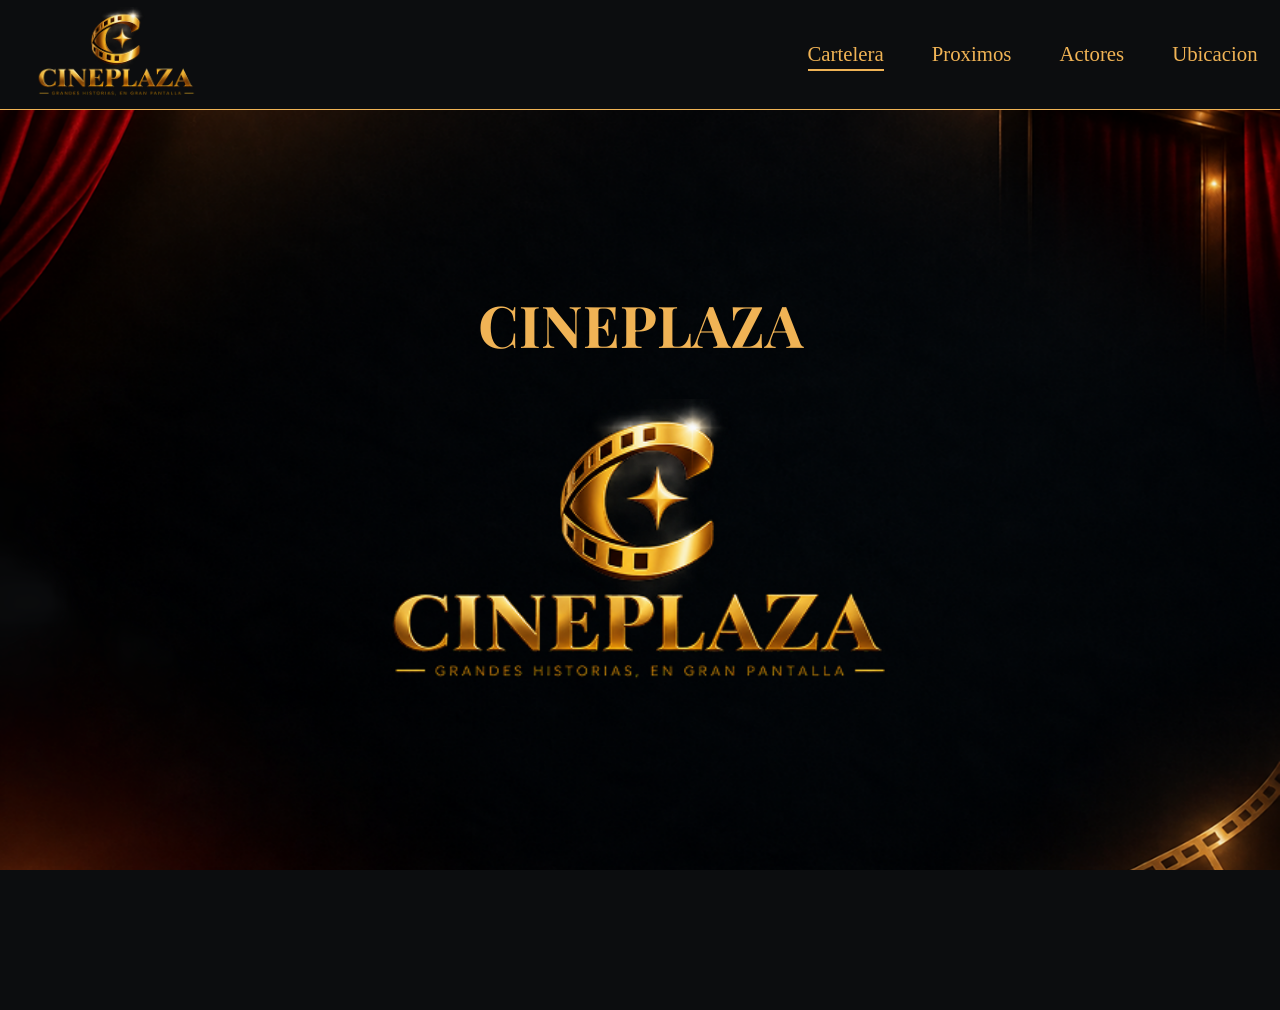
==== 01-layout/05-code/index.html @ cbf02572 "Se sube punto 5 (Code)" ====
<!DOCTYPE html>
<html lang="en">
<head>
  <meta charset="UTF-8">
  <meta name="viewport" content="width=device-width, initial-scale=1.0">
  <title>Cine Plaza </title>
  <link rel="stylesheet" href="css/reset.css">
  <link rel="stylesheet" href="css/master.css">
</head>
<body>
  <main>
    <header id="navbar">
      <img class="logo" src="images/logo.png" alt="Logo">
      <nav class="options">
        <a href="#cartelera" class="active">Cartelera</a>
        <a href="#proximos">Proximos</a>
        <a href="#actores">Actores</a>
        <a href="#ubicacion">Ubicacion</a>
      </nav>
    </header>
    <!-- 02-About -->
     <section id="cineplaza">
      <h2>cineplaza</h2>
      <img class="logo" src="images/logo.png" alt="Logo">
     </section>
     <a name="cartelera"></a>
  </main>
  <script src="js/app.js"></script>
</body>
</html>
---- 01-layout/05-code/css/master.css ----
/* Variables */
@import url('https://fonts.googleapis.com/css2?family=Playfair+Display:ital,wght@0,400..900;1,400..900&display=swap');

@import url('https://fonts.googleapis.com/css2?family=Montserrat:ital,wght@0,100..900;1,100..900&family=Playfair+Display:ital,wght@0,400..900;1,400..900&display=swap');

:root {
  --color-one: #8E0C22;
  --color-two: #F0B355;
  --color-three: #0C0D0F;
  --color-claro: #F2F2F4;
  scroll-behavior: smooth;
  --font-headings: "Playfair Display", serif;
  --font-body: "Montserrat", sans-serif;
}
body{
  color: var(--color-two);
  background-color: var(--color-three);

  main {
    min-height: 100dvh;

    header#navbar{
      align-items: center;
      background-color: var(--color-three);
      border-bottom: 1px solid var(--color-two);
      display: flex;
      left: 0;
      height: 110px;
      justify-content: space-between;
      padding-inline: 1.4rem;
      position: fixed;
      top: 0;
      width: 100%;


      img.logo {
        height: 95px;
      }

      nav.options{
        display: flex;
        gap: 3rem;
        a:is(:link, :visited){
          font-size: 1.3rem;
          font-weight: 500;
          text-decoration: none;
          transition: transform 0.4s ease-in;
          &:not(.active):hover {
            transform: translateY(-5px);
          }
          &.active {
            border-bottom: 2px solid var(--color-two);
            color: var(--color-two);
          }
        }
      }
    }
    section#cineplaza {
      align-items: center;
      background: url(../images/fondo1.png) no-repeat center /cover;
      display: flex;
      flex-direction: column;
      gap: 2rem;
      justify-content: center;
      margin-top: 110px;
      height: 760px;

      h2{
        font-size: 3.6rem;
        font-family: var(--font-headings);
        text-transform: uppercase;
      }
      p{
        color: var(--color-claro);
        font-size: 1.2rem;
        &:first-of-type{
          margin-top: -1.4rem;
        }
      }
      img.logo{
        height: 300px;
      }
    }
  }
}
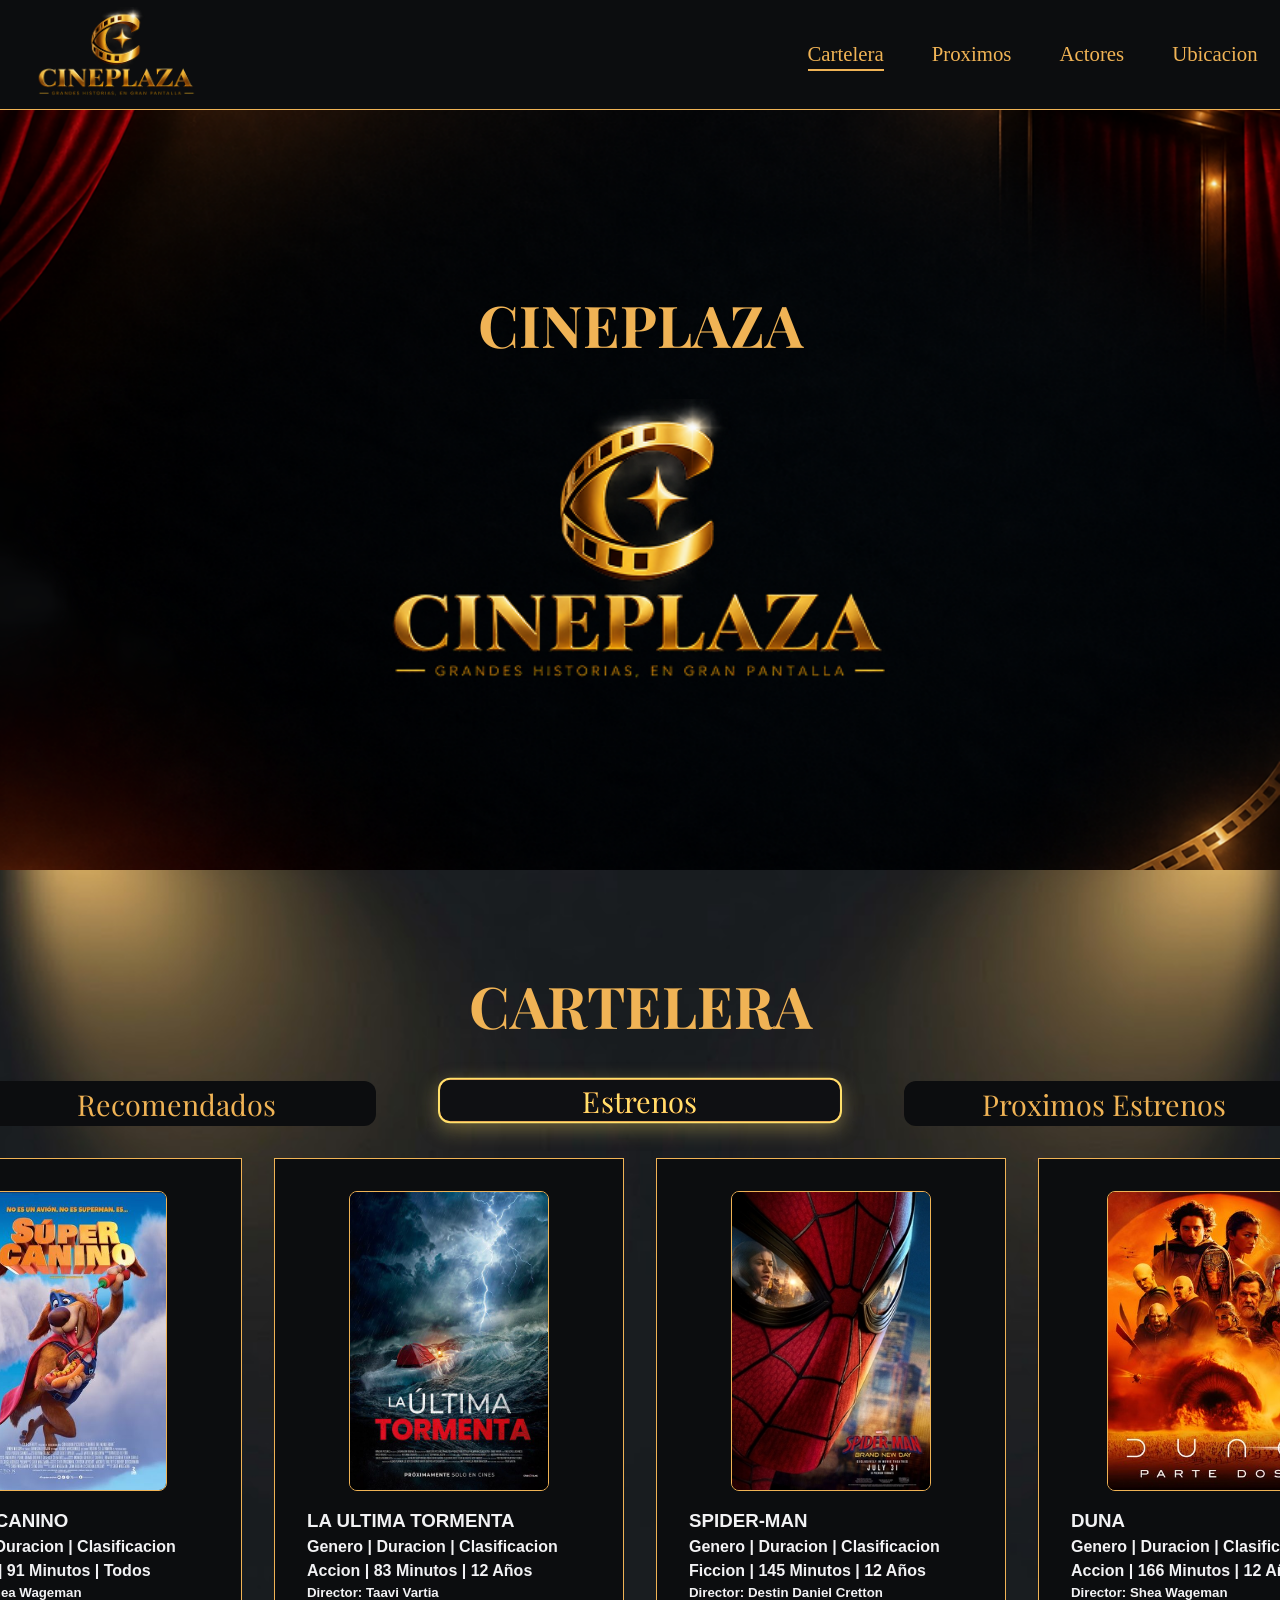
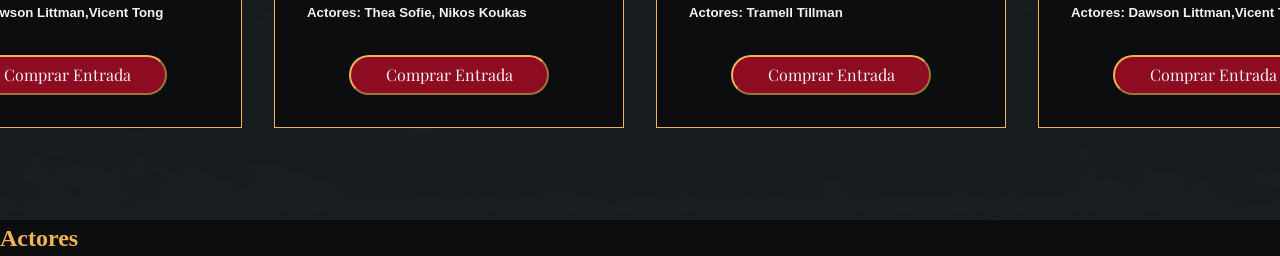
==== commit 94ead25b: "Se sube avances de la pagina (Cartelera)" ====
--- a/01-layout/05-code/index.html
+++ b/01-layout/05-code/index.html
@@ -19,11 +19,82 @@
       </nav>
     </header>
     <!-- 02-About -->
-     <section id="cineplaza">
+    <section id="cineplaza">
       <h2>cineplaza</h2>
       <img class="logo" src="images/logo.png" alt="Logo">
+    </section>
+    <!-- 03 Cartelera -->
+    <section id="Cartelera">
+      <h2>Cartelera</h2>
+      <div class="filters">
+        <button>Recomendados</button>
+        <button class="active">Estrenos</button>
+        <button>Proximos Estrenos</button>
+      </div>
+      <div class="cards">
+        <figure class="card">
+          <img class="peliculas" src="images/pelicula1.jpeg" alt="Pelicula 1">
+          <h3>SUPER CANINO</h3>
+          <h4> Genero | Duracion | Clasificacion 
+            <br> Animado | 91 Minutos | Todos
+          </h4>
+          <h5>
+            Director: Shea Wageman
+            <br>Actores: Dawson Littman,Vicent Tong </br>
+          </h5>
+          <button class="ComprarEntrada">
+            Comprar Entrada 
+          </button>
+        </figure>
+        <figure class="card">
+          <img class="peliculas" src="images/pelicula2.jpg" alt="Pelicula 2">
+          <h3>LA ULTIMA TORMENTA</h3>
+          <h4> Genero | Duracion | Clasificacion 
+            <br> Accion | 83 Minutos | 12 Años
+          </h4>
+          <h5>
+            Director: Taavi Vartia
+            <br>Actores: Thea Sofie, Nikos Koukas </br>
+          </h5>
+          <button class="ComprarEntrada">
+            Comprar Entrada 
+          </button>
+        </figure>
+        <figure class="card">
+          <img class="peliculas" src="images/pelicula3.jpg" alt="Pelicula 3">
+          <h3>SPIDER-MAN</h3>
+          <h4> Genero | Duracion | Clasificacion 
+            <br> Ficcion | 145 Minutos | 12 Años </br>
+          </h4>
+          <h5>
+            Director: Destin Daniel Cretton
+            <br>Actores: Tramell Tillman </br>
+          </h5>
+          <button class="ComprarEntrada">
+            Comprar Entrada 
+          </button>
+        </figure>
+        <figure class="card">
+          <img class="peliculas" src="images/pelicula4.jpg" alt="Pelicula 4">
+          <h3>DUNA</h3>
+          <h4> Genero | Duracion | Clasificacion 
+            <br> Accion | 166 Minutos | 12 Años
+          </h4>
+          <h5>
+            Director: Shea Wageman
+            <br>Actores: Dawson Littman,Vicent Tong </br>
+          </h5>
+          <button class="ComprarEntrada">
+            Comprar Entrada 
+          </button>
+        </figure>
+      </div>
+    </section>
+    <a name="cartelera"></a>
+    <!-- 04 Actores -->
+     <section class="actores">
+      <h2>Actores</h2>
      </section>
-     <a name="cartelera"></a>
   </main>
   <script src="js/app.js"></script>
 </body>
--- a/01-layout/05-code/css/master.css
+++ b/01-layout/05-code/css/master.css
@@ -15,10 +15,10 @@
 body{
   color: var(--color-two);
   background-color: var(--color-three);
-
+  
   main {
     min-height: 100dvh;
-
+    
     header#navbar{
       align-items: center;
       background-color: var(--color-three);
@@ -31,12 +31,12 @@
       position: fixed;
       top: 0;
       width: 100%;
-
-
+      
+      
       img.logo {
         height: 95px;
       }
-
+      
       nav.options{
         display: flex;
         gap: 3rem;
@@ -64,7 +64,7 @@
       justify-content: center;
       margin-top: 110px;
       height: 760px;
-
+      
       h2{
         font-size: 3.6rem;
         font-family: var(--font-headings);
@@ -81,5 +81,97 @@
         height: 300px;
       }
     }
+    section#Cartelera { 
+      align-items: center;
+      background: url(../images/fondo2.png) no-repeat center /cover;
+      display: flex;
+      flex-direction: column;
+      gap: 2rem;
+      height: 950px;
+      justify-content: center;
+      
+      h2{
+        font-size: 3.6rem;
+        font-family: var(--font-headings);
+        text-transform: uppercase;
+      }
+      div.filters {
+        display: flex;
+        gap: 4rem;
+        
+        button {
+          font-family: var(--font-headings);
+          height: 45px;
+          font-size: 1.8rem;
+          width: 400px;
+          background-color: #0C0D0F;
+          border: 2px solid transparent; /* Espacio para que el borde no mueva el diseño al aparecer */
+          border-radius: 12px;
+          cursor: pointer;
+          /* Transición suave para todos los cambios */
+          transition: transform 0.25s ease, box-shadow 0.25s ease, filter 0.25s ease, border-color 0.25s ease;
+        }
+        
+        /* Efecto al pasar el cursor (hover) en CUALQUIER botón */
+        button:hover {
+          transform: translateY(-3px) scale(1.01);
+          box-shadow: 0 6px 20px rgba(240, 179, 85, 0.35);
+          filter: brightness(1.25);
+          border-color: #F0B355;
+        }
+        
+        /* Estado activo para el botón seleccionado */
+        button.active {
+          border-color: #F0B355;
+          filter: brightness(1.25);
+          transform: translateY(-3px) scale(1.01);
+          box-shadow: 0 6px 20px rgba(240, 179, 85, 0.35);
+        }
+      }
+    }
+  }
+}
+div.cards {
+  display: flex;
+  gap: 2rem;
+  justify-content: space-between;
+  figure.card {
+    background-color: #0C0D0F;
+    border:1px solid #F0B355;
+    color: var(--color-claro);
+    font-family: var(--font-body);
+    height: 570px;
+    justify-content: center;
+    padding: 2rem;
+    position: relative;
+    width: 350px;
+    
+    button.ComprarEntrada {
+      background-color: var(--color-one);
+      border-radius: 2rem;
+      border-color: #F0B355;
+      cursor: pointer;
+      display: block;
+      font-family: var(--font-headings);
+      height: 40px;
+      margin: 2rem auto 2rem auto;
+      /* Código de animación y transición */
+      transition: transform 0.55s ease, box-shadow 0.25s ease, border-color 0.25s ease;
+      width: 200px;
+    }
+    button.ComprarEntrada:hover {
+      border-color: #ffd27a;
+      box-shadow: 0 6px 20px rgba(240, 179, 85, 0.35);
+      transform: translateY(-3px) scale(1.11);
+    }
+    
+    img.peliculas {
+      border-radius: 8px;
+      border:1px solid  #F0B355;
+      display: block;
+      height: 300px;
+      margin: 0 auto 1rem auto;
+      
+    }
   }
 }
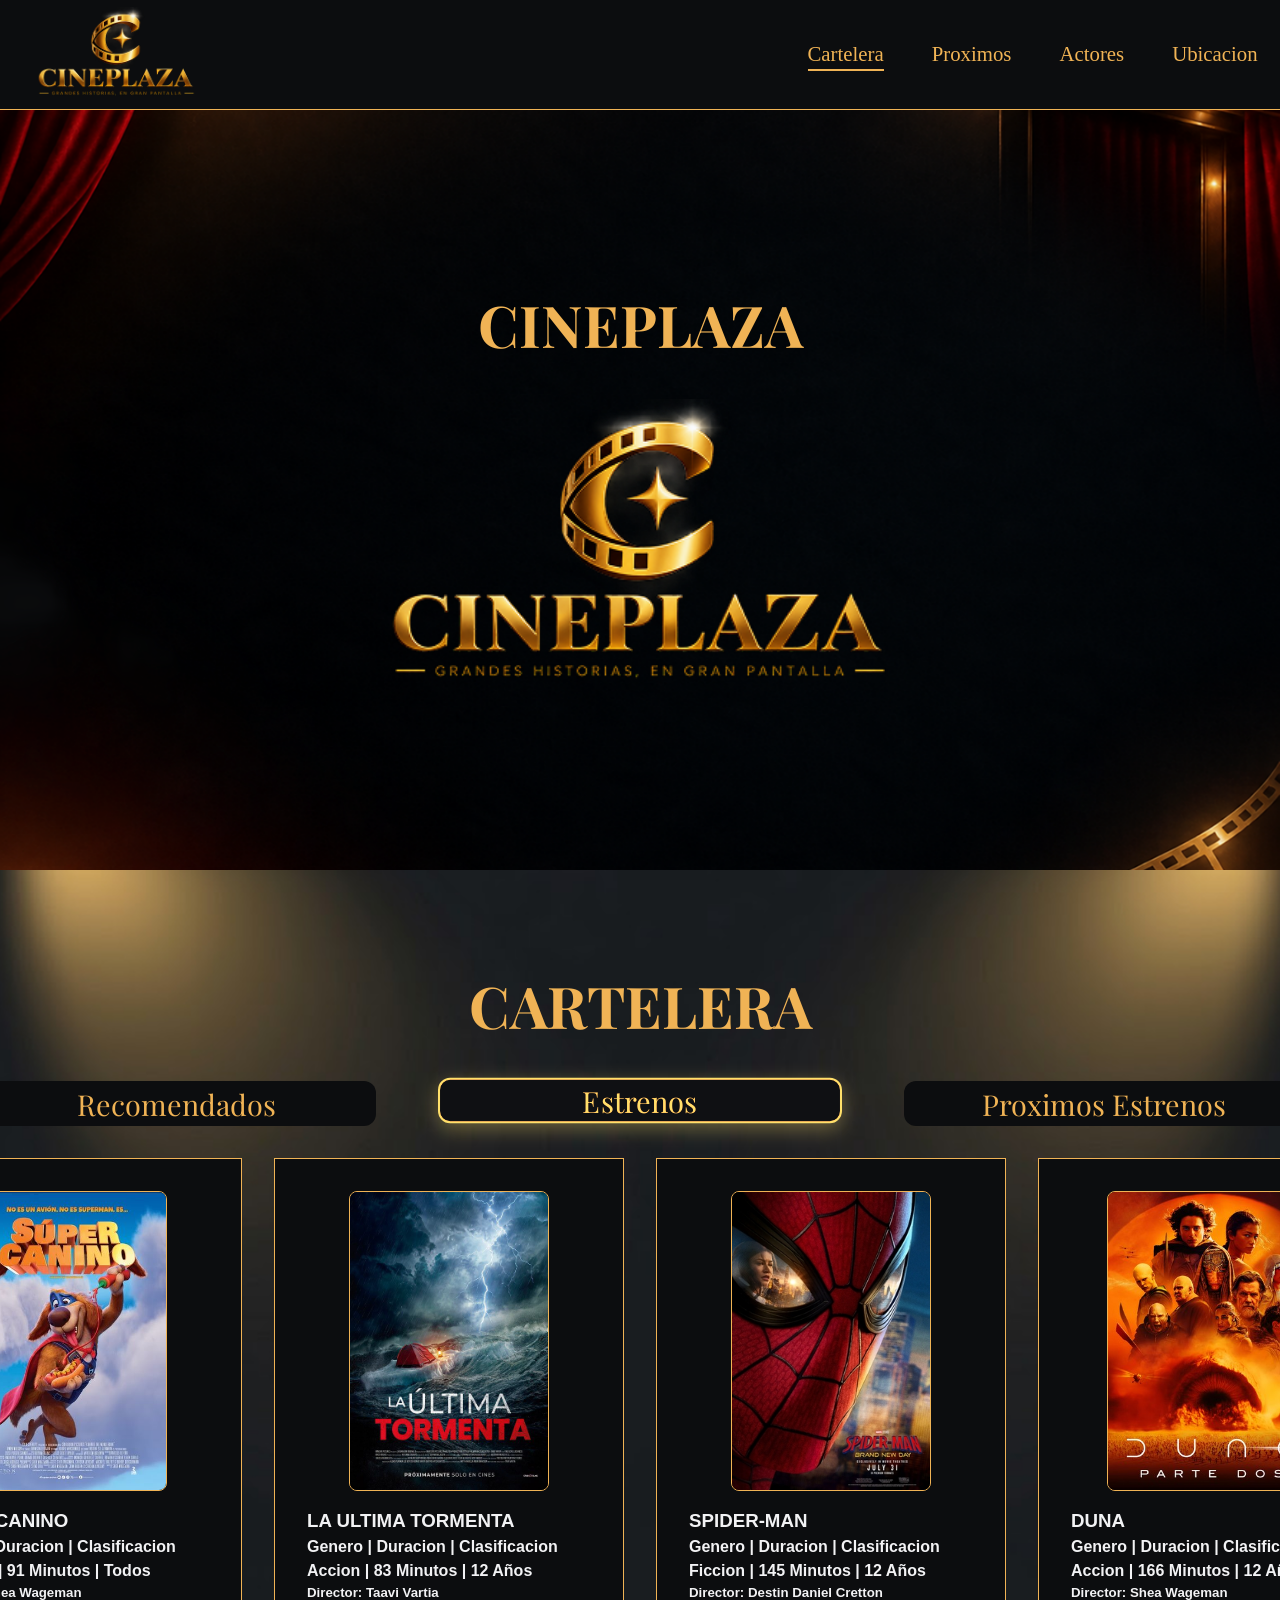
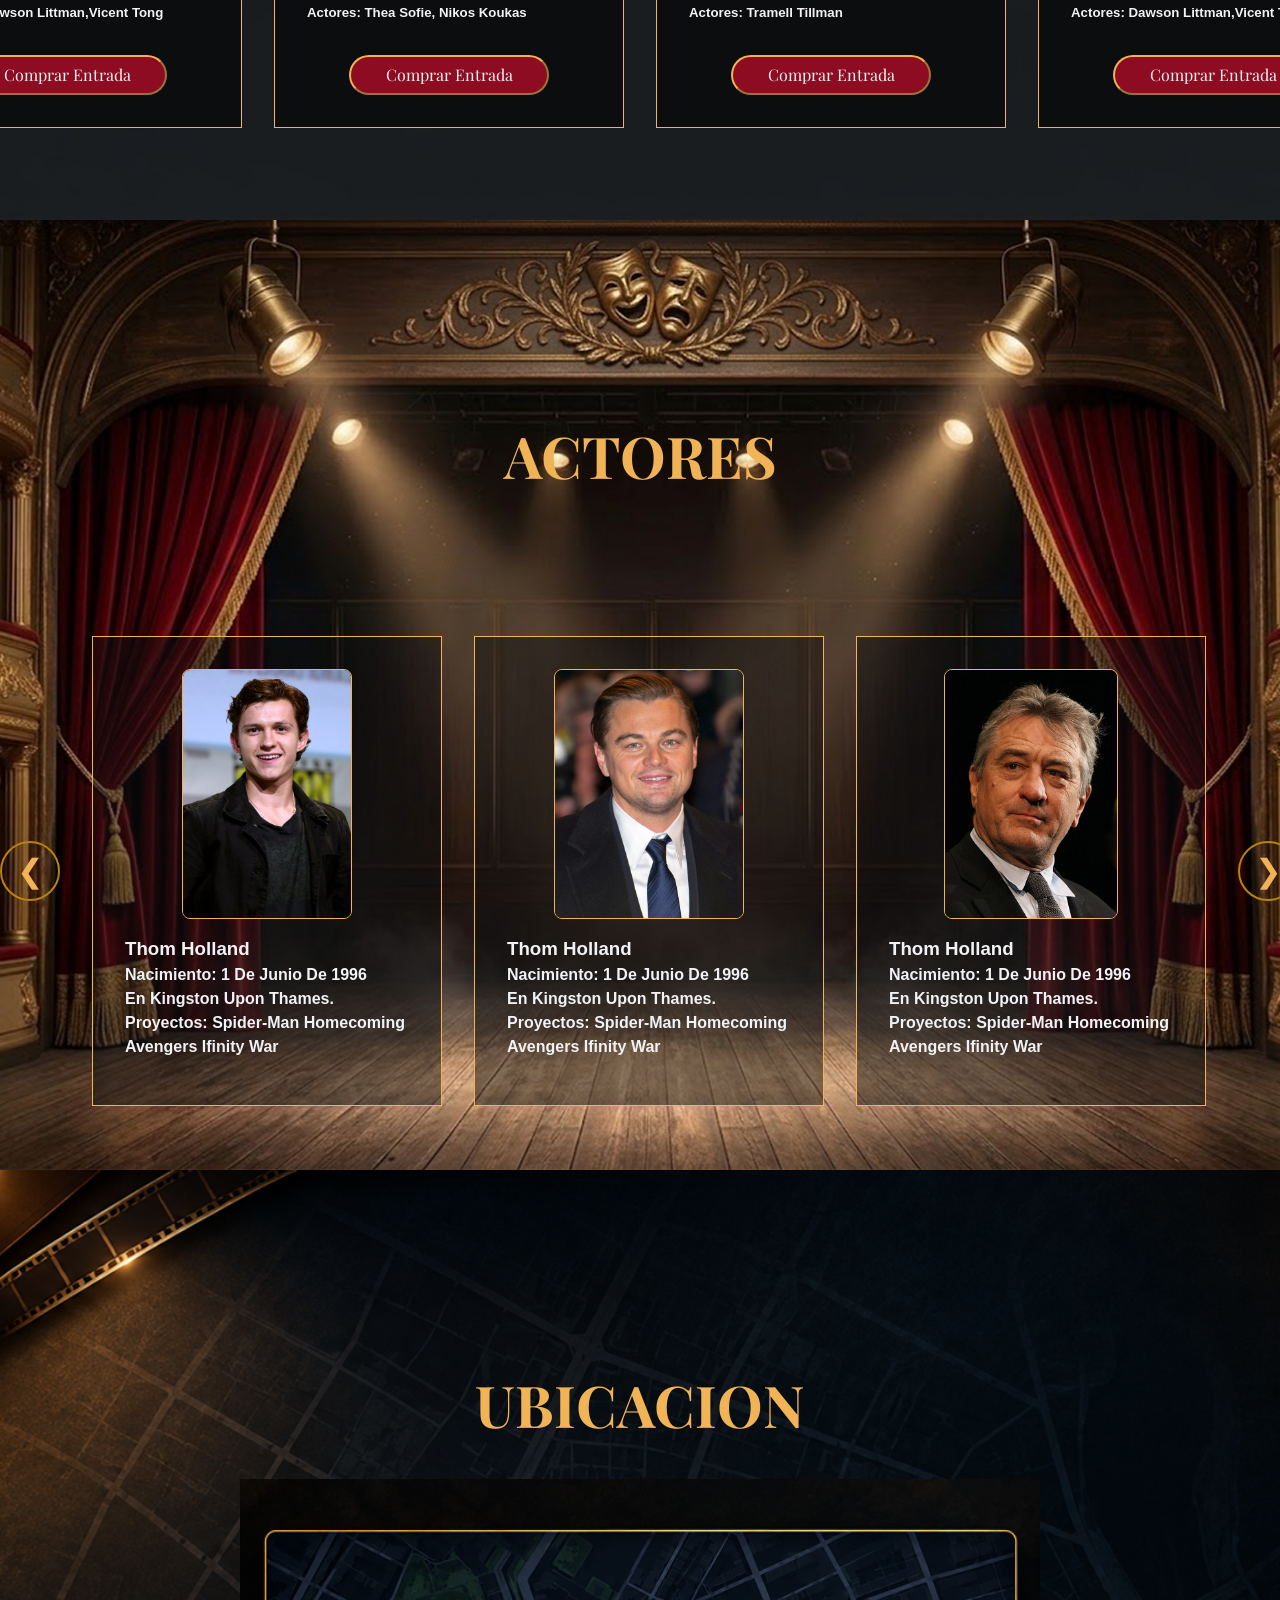
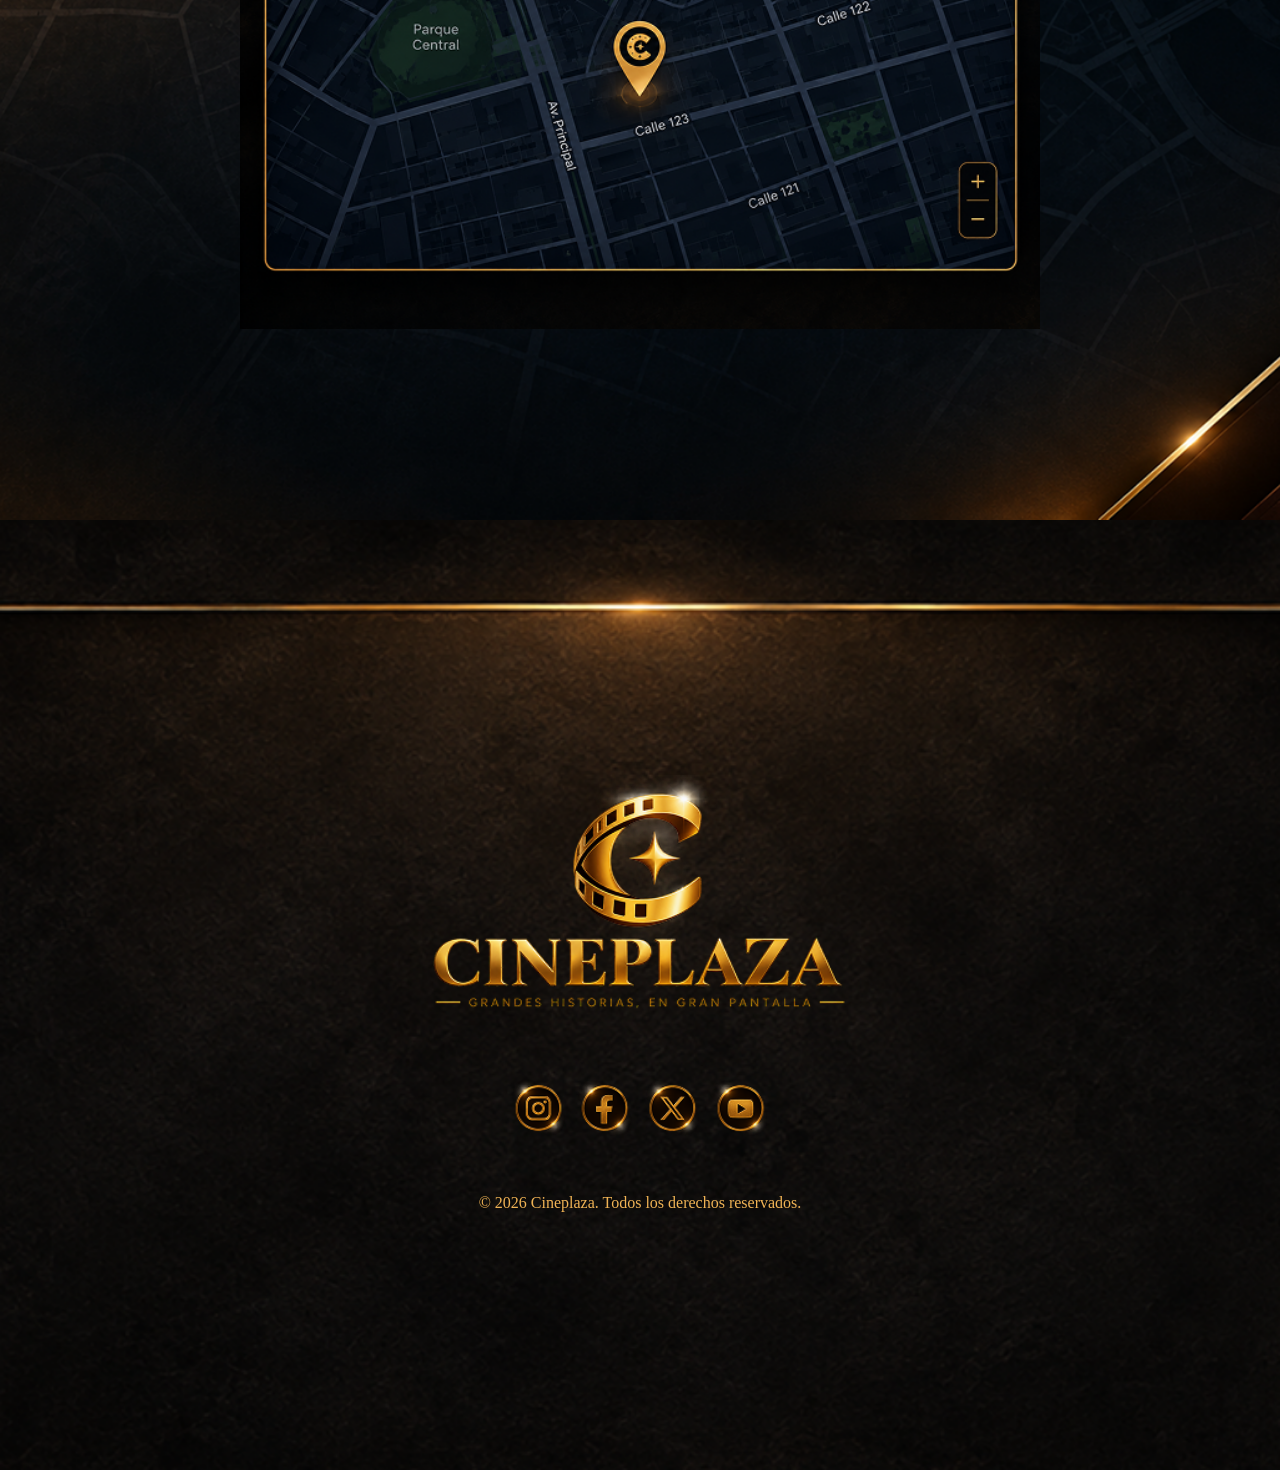
==== commit f810b4e4: "Se sube code page finalizado" ====
--- a/01-layout/05-code/index.html
+++ b/01-layout/05-code/index.html
@@ -92,10 +92,53 @@
     </section>
     <a name="cartelera"></a>
     <!-- 04 Actores -->
-     <section class="actores">
+    <section id="actores">
       <h2>Actores</h2>
-     </section>
-  </main>
-  <script src="js/app.js"></script>
-</body>
-</html>+      <div class="actorcards">
+        <button class="btn-carrusel" aria-label="Anterior">
+          &#10094;
+        </button>
+        <figure class="actors">
+          <img class="actores" src="images/actor1.jpg" alt="Actor 1">
+          <h3>Thom Holland</h3>
+          <h4> Nacimiento: 1 De Junio De 1996
+            <br>En Kingston Upon Thames. 
+            <br> Proyectos: Spider-Man Homecoming
+            <br> Avengers Ifinity War
+          </h4>
+        </figure>
+        <figure class="actors">
+          <img class="actores" src="images/actor2.jpg" alt="Actor 1">
+          <h3>Thom Holland</h3>
+          <h4> Nacimiento: 1 De Junio De 1996
+            <br>En Kingston Upon Thames. 
+            <br> Proyectos: Spider-Man Homecoming
+            <br> Avengers Ifinity War
+          </h4>
+        </figure>
+        <figure class="actors">
+          <img class="actores" src="images/actor3.jpg " alt="Actor 1">
+          <h3>Thom Holland</h3>
+          <h4> Nacimiento: 1 De Junio De 1996
+            <br>En Kingston Upon Thames. 
+            <br> Proyectos: Spider-Man Homecoming
+            <br> Avengers Ifinity War
+          </h4>
+        </figure>
+        <button class="btn-carrusel" aria-label="Siguiente">
+          &#10095;
+        </button>
+      </section>
+      <section id="ubicacion">
+        <h2>UBICACION</h2>
+        <img class="mapa" src="images/mapa.png" alt="Mapa">
+      </section>
+      <section id="final">
+        <img class="creditos" src="images/logo.png" alt="final">
+        <img class="redes" src="images/redes.png" alt="final">
+        <p>© 2026 Cineplaza. Todos los derechos reservados.</p>
+      </section>
+    </main>
+    <script src="js/app.js"></script>
+  </body>
+  </html>
--- a/01-layout/05-code/css/master.css
+++ b/01-layout/05-code/css/master.css
@@ -31,6 +31,7 @@
       position: fixed;
       top: 0;
       width: 100%;
+      z-index: 9999;
       
       
       img.logo {
@@ -174,4 +175,101 @@
       
     }
   }
+}
+section#actores { 
+  align-items: center;
+  background: url(../images/fondo3.png) no-repeat center top /cover;
+  display: flex;
+  flex-direction: column;
+  gap: 2rem;
+  height: 950px;
+  justify-content: center;
+  
+  h2{
+    font-size: 3.6rem;
+    font-family: var(--font-headings);
+    text-transform: uppercase;
+    margin: 12rem auto auto auto;
+  }
+  div.actorcards {
+    display: flex;
+    gap: 2rem;
+    justify-content: space-between;
+    margin: 4rem auto 4rem auto ;
+    figure.actors {
+      background-color: #0c0d0f78;
+      border:1px solid #F0B355;
+      color: var(--color-claro);
+      font-family: var(--font-body);
+      height: 470px;
+      justify-content: center;
+      padding: 2rem;
+      position: relative;
+      width: 350px;
+    }
+    img.actores {
+      border-radius: 8px;
+      border:1px solid  #F0B355;
+      display: block;
+      height: 250px;
+      margin: 0 auto 1rem auto;
+    }
+  }
+}
+.btn-carrusel {
+  flex-shrink: 0;
+  width: 60px;
+  height: 60px;
+  border-radius: 50%;
+  background: transparent;
+  border: 2px solid rgb(182, 131, 12);
+  font-size: 2rem;
+  cursor: pointer;
+  transition: 0.3s ease;
+  align-self: center;
+  background-color: var(--color-card);
+  color: var(--white-color);
+}
+
+.btn-carrusel:hover {
+  background-color: var(--color-two);
+  box-shadow: 0 0 15px rgba(188, 4, 4, 0.3);
+  transform: scale(1.08);
+  background-color: #f0b25566;
+  border-color: #F0B355;
+  
+}
+section#ubicacion{
+  align-items: center;
+  background: url(../images/fondo4.png) no-repeat center top /cover;
+  display: flex;
+  flex-direction: column;
+  gap: 2rem;
+  height: 950px;
+  justify-content: center;
+
+  h2{
+    font-size: 3.6rem;
+    font-family: var(--font-headings);
+    text-transform: uppercase;
+  }
+  img.mapa {
+    width: 800px;
+  }
+}
+section#final {
+  align-items: center;
+  background: url(../images/fondo5.png) no-repeat center /cover;
+  display: flex;
+  flex-direction: column;
+  gap: 2rem;
+  height: 950px;
+  justify-content: center;
+
+  img.creditos {
+    width: 500px;
+  }
+  img.redes {
+    width: 300px;
+  }
 }
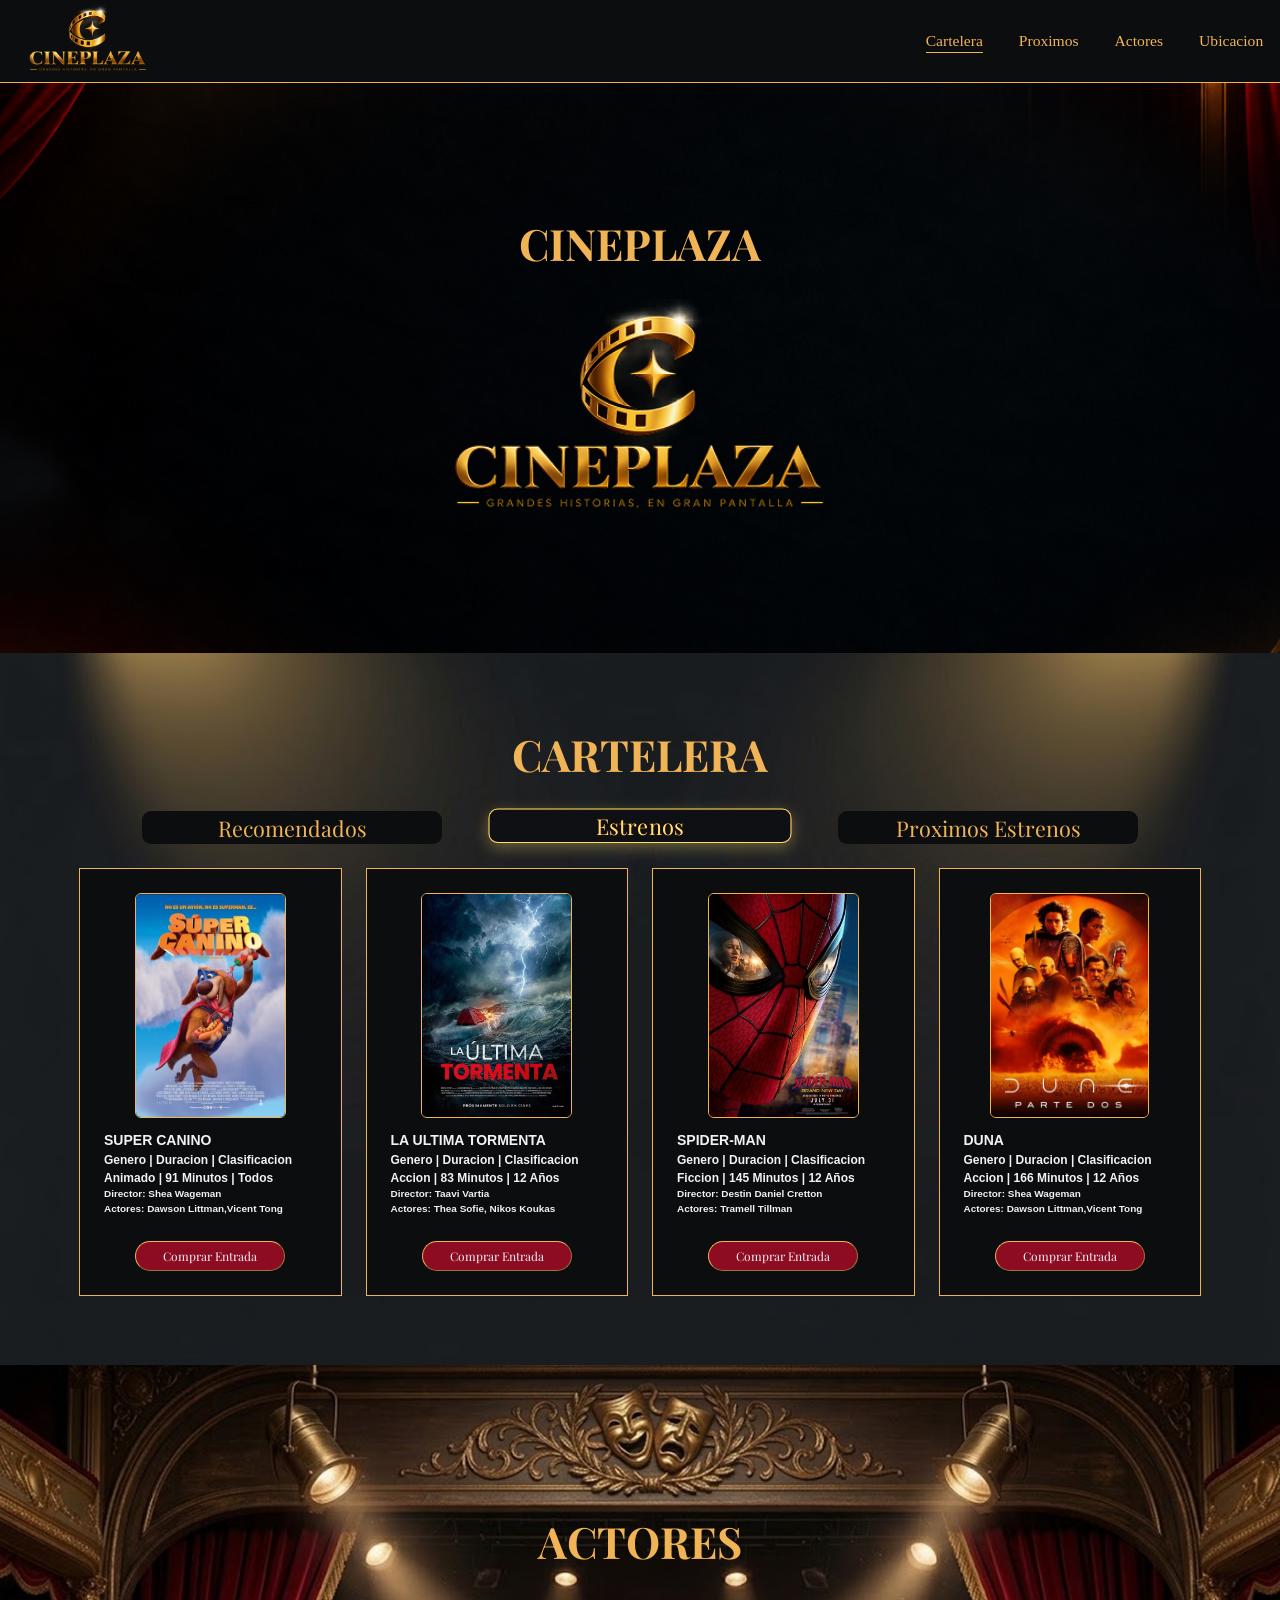
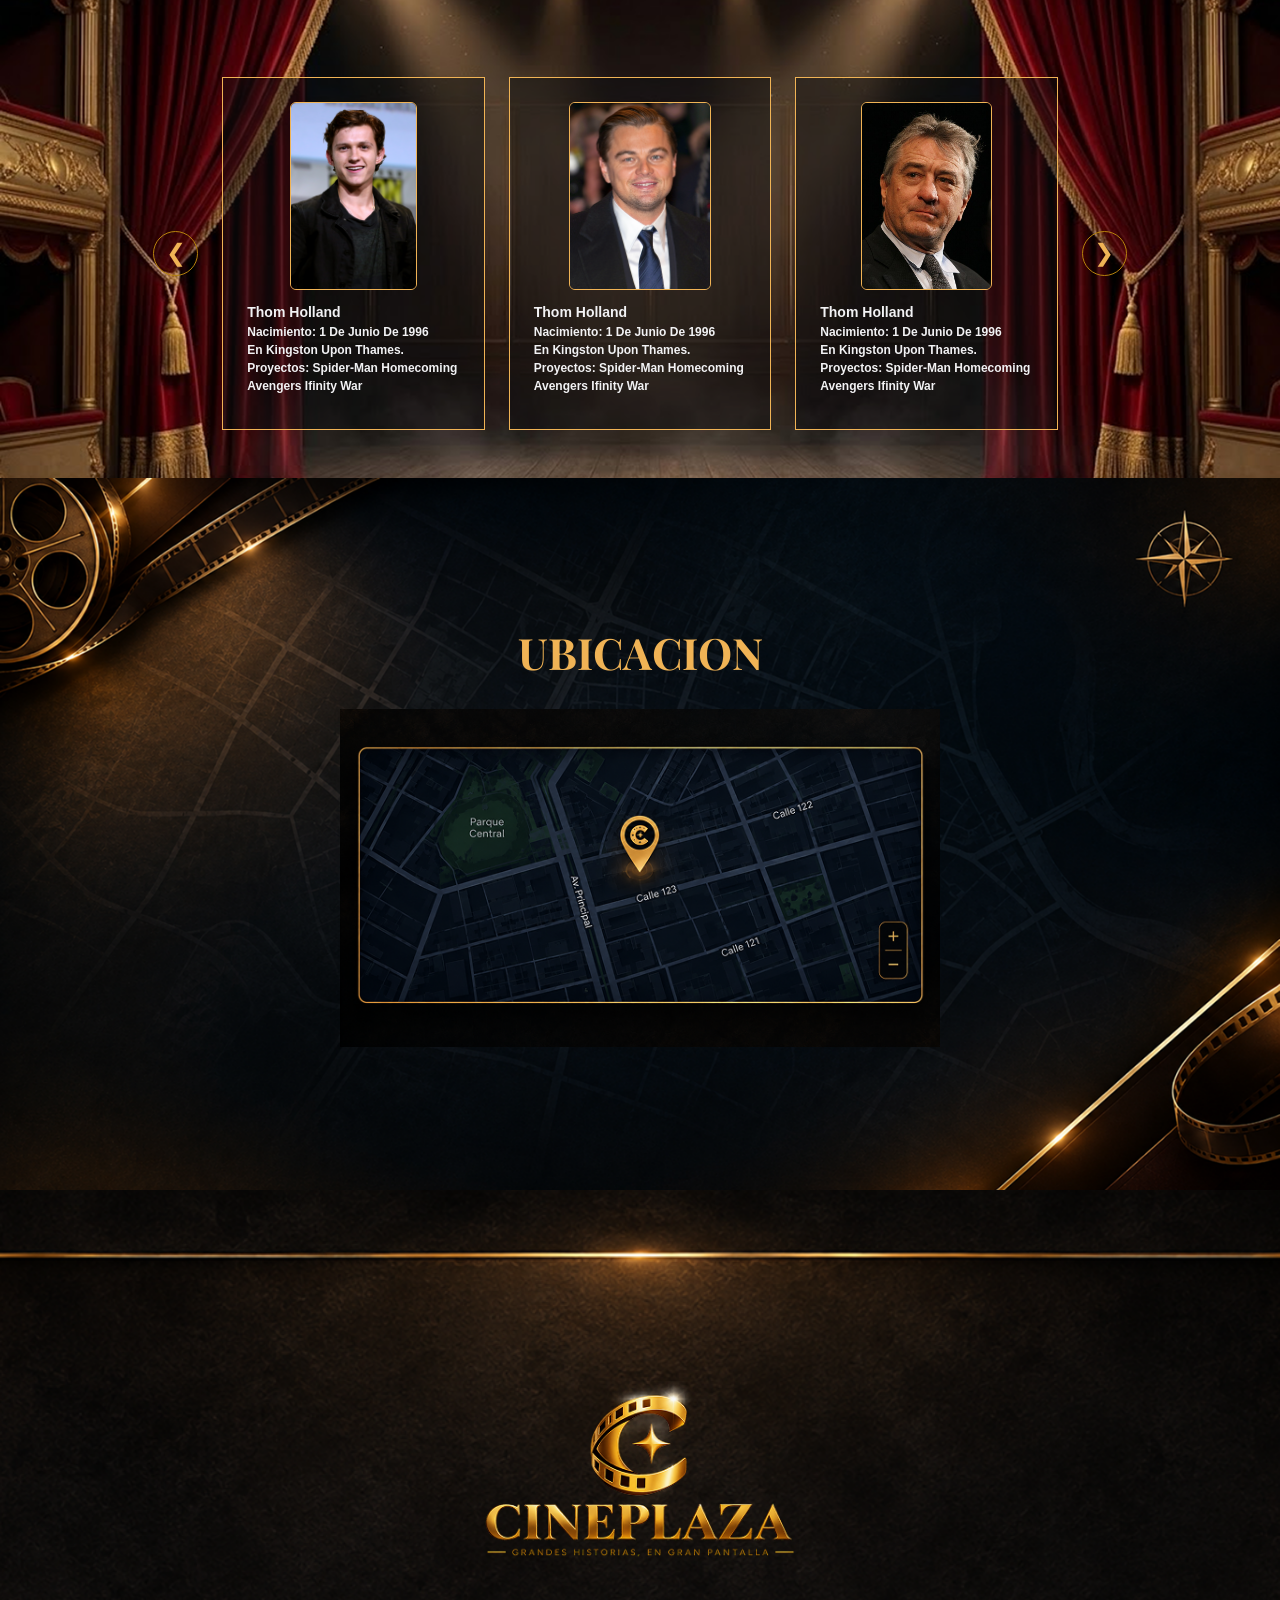
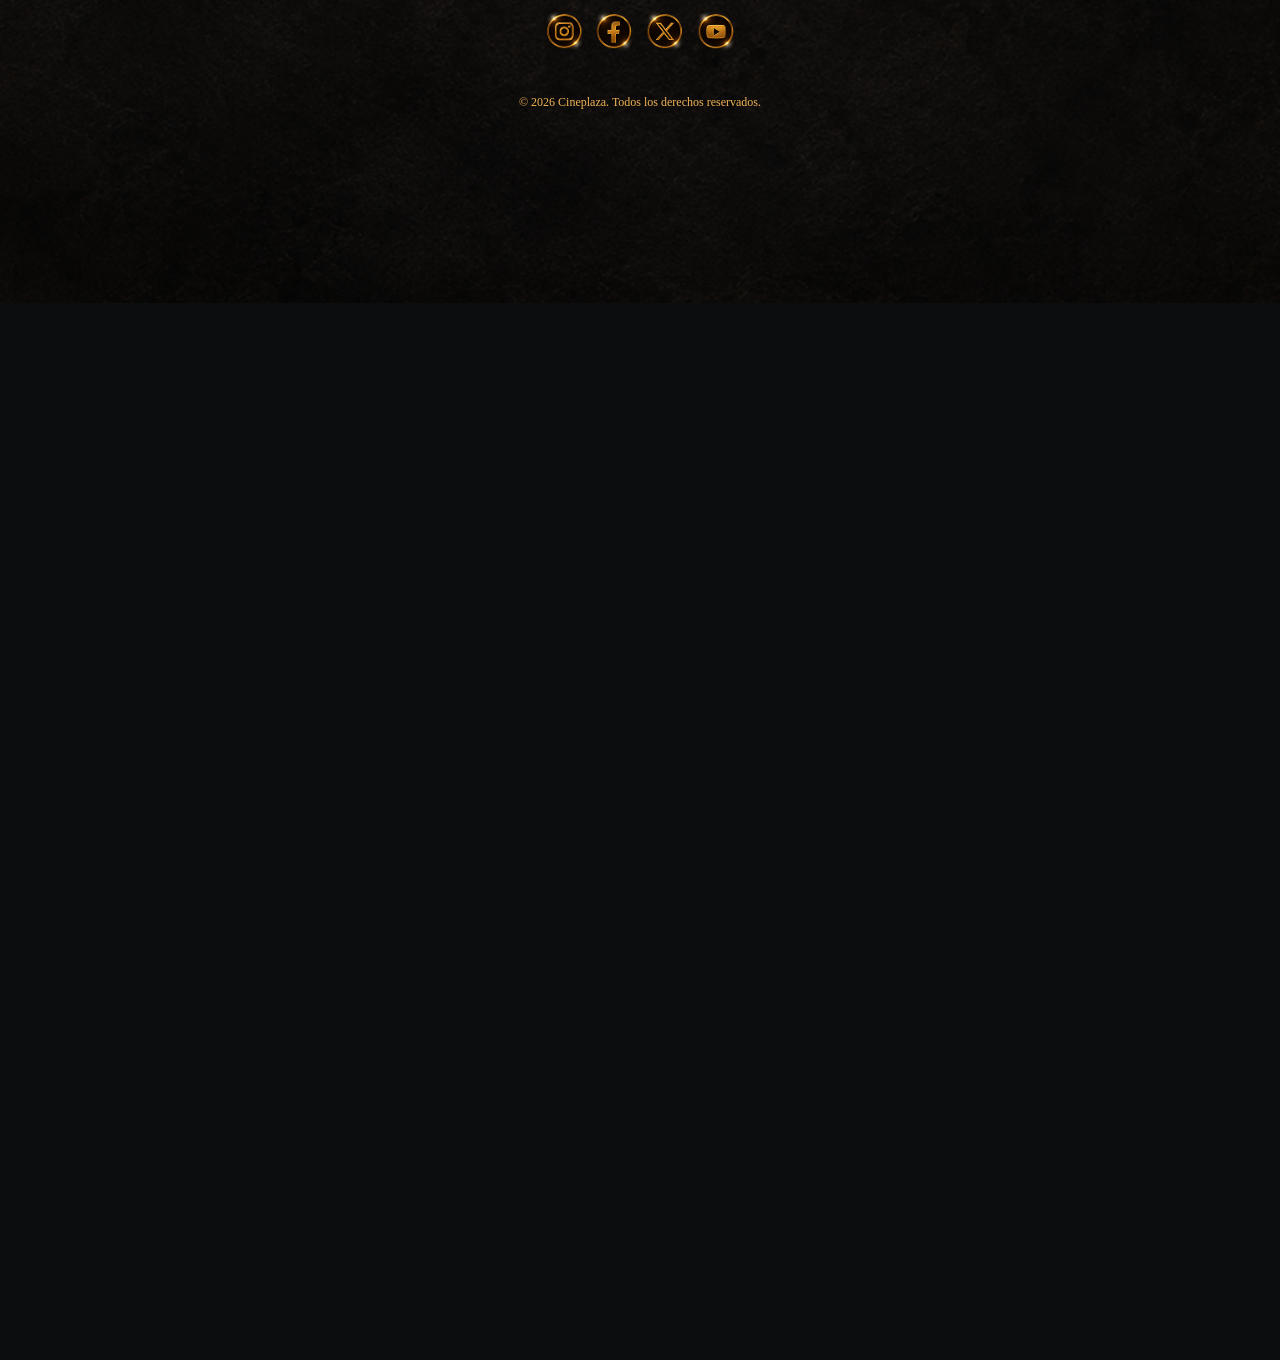
==== commit 833a7839: "Se sube arreglos de menu hamburguesa" ====
--- a/01-layout/05-code/index.html
+++ b/01-layout/05-code/index.html
@@ -17,6 +17,11 @@
         <a href="#actores">Actores</a>
         <a href="#ubicacion">Ubicacion</a>
       </nav>
+      <button id="mburger">
+        <span></span>
+        <span></span>
+        <span></span>
+      </button>
     </header>
     <!-- 02-About -->
     <section id="cineplaza">
--- a/01-layout/05-code/css/master.css
+++ b/01-layout/05-code/css/master.css
@@ -12,14 +12,20 @@
   --font-headings: "Playfair Display", serif;
   --font-body: "Montserrat", sans-serif;
 }
-body{
+
+html {
+  /* Zoom automático inicial al 75% */
+  zoom: 0.75;
+}
+
+body {
   color: var(--color-two);
   background-color: var(--color-three);
-  
+
   main {
     min-height: 100dvh;
-    
-    header#navbar{
+
+    header#navbar {
       align-items: center;
       background-color: var(--color-three);
       border-bottom: 1px solid var(--color-two);
@@ -32,30 +38,93 @@
       top: 0;
       width: 100%;
       z-index: 9999;
-      
-      
+
+
       img.logo {
         height: 95px;
       }
-      
-      nav.options{
+
+      nav.options {
         display: flex;
         gap: 3rem;
-        a:is(:link, :visited){
+
+        a:is(:link, :visited) {
           font-size: 1.3rem;
           font-weight: 500;
           text-decoration: none;
           transition: transform 0.4s ease-in;
+
           &:not(.active):hover {
             transform: translateY(-5px);
           }
+
           &.active {
             border-bottom: 2px solid var(--color-two);
             color: var(--color-two);
           }
         }
       }
-    }
+
+      button#mburger {
+        display: none;
+        position: relative;
+        width: 50px;
+        height: 44px;
+        background: none;
+        border: none;
+        appearance: none;
+        transform: scale(.8);
+        cursor: pointer;
+
+        &:focus:not(:focus-visible) {
+          outline: none;
+        }
+
+        span {
+          position: absolute;
+          width: 100%;
+          height: 4px;
+          background: #F0B355;
+          border-radius: 3px;
+
+          &:nth-of-type(1) {
+            top: 0;
+            left: 0;
+            transition: top .3s;
+          }
+
+          &:nth-of-type(2) {
+            top: 20px;
+            left: 0;
+            transition: opacity .3s;
+          }
+
+          &:nth-of-type(3) {
+            bottom: 0;
+            left: 0;
+            transition: bottom .3s;
+          }
+        }
+
+        &.active span:nth-of-type(1) {
+          top: 20px;
+          transform: rotate(-45deg);
+          transition: top .3s cubic-bezier(.36, -.42, .68, -.56), transform .3s .3s;
+        }
+
+        &.active span:nth-of-type(2) {
+          opacity: 0;
+          transition: opacity .05s .3s;
+        }
+
+        &.active span:nth-of-type(3) {
+          bottom: 20px;
+          transform: rotate(45deg);
+          transition: bottom .3s cubic-bezier(.36, -.42, .68, -.56), transform .3s .3s;
+        }
+      }
+    }
+
     section#cineplaza {
       align-items: center;
       background: url(../images/fondo1.png) no-repeat center /cover;
@@ -65,24 +134,28 @@
       justify-content: center;
       margin-top: 110px;
       height: 760px;
-      
-      h2{
+
+      h2 {
         font-size: 3.6rem;
         font-family: var(--font-headings);
         text-transform: uppercase;
       }
-      p{
+
+      p {
         color: var(--color-claro);
         font-size: 1.2rem;
-        &:first-of-type{
+
+        &:first-of-type {
           margin-top: -1.4rem;
         }
       }
-      img.logo{
+
+      img.logo {
         height: 300px;
       }
     }
-    section#Cartelera { 
+
+    section#Cartelera {
       align-items: center;
       background: url(../images/fondo2.png) no-repeat center /cover;
       display: flex;
@@ -90,29 +163,31 @@
       gap: 2rem;
       height: 950px;
       justify-content: center;
-      
-      h2{
+
+      h2 {
         font-size: 3.6rem;
         font-family: var(--font-headings);
         text-transform: uppercase;
       }
+
       div.filters {
         display: flex;
         gap: 4rem;
-        
+
         button {
           font-family: var(--font-headings);
           height: 45px;
           font-size: 1.8rem;
           width: 400px;
           background-color: #0C0D0F;
-          border: 2px solid transparent; /* Espacio para que el borde no mueva el diseño al aparecer */
+          border: 2px solid transparent;
+          /* Espacio para que el borde no mueva el diseño al aparecer */
           border-radius: 12px;
           cursor: pointer;
           /* Transición suave para todos los cambios */
           transition: transform 0.25s ease, box-shadow 0.25s ease, filter 0.25s ease, border-color 0.25s ease;
         }
-        
+
         /* Efecto al pasar el cursor (hover) en CUALQUIER botón */
         button:hover {
           transform: translateY(-3px) scale(1.01);
@@ -120,7 +195,7 @@
           filter: brightness(1.25);
           border-color: #F0B355;
         }
-        
+
         /* Estado activo para el botón seleccionado */
         button.active {
           border-color: #F0B355;
@@ -132,13 +207,15 @@
     }
   }
 }
+
 div.cards {
   display: flex;
   gap: 2rem;
   justify-content: space-between;
+
   figure.card {
     background-color: #0C0D0F;
-    border:1px solid #F0B355;
+    border: 1px solid #F0B355;
     color: var(--color-claro);
     font-family: var(--font-body);
     height: 570px;
@@ -146,7 +223,7 @@
     padding: 2rem;
     position: relative;
     width: 350px;
-    
+
     button.ComprarEntrada {
       background-color: var(--color-one);
       border-radius: 2rem;
@@ -160,23 +237,25 @@
       transition: transform 0.55s ease, box-shadow 0.25s ease, border-color 0.25s ease;
       width: 200px;
     }
+
     button.ComprarEntrada:hover {
       border-color: #ffd27a;
       box-shadow: 0 6px 20px rgba(240, 179, 85, 0.35);
       transform: translateY(-3px) scale(1.11);
     }
-    
+
     img.peliculas {
       border-radius: 8px;
-      border:1px solid  #F0B355;
+      border: 1px solid #F0B355;
       display: block;
       height: 300px;
       margin: 0 auto 1rem auto;
-      
-    }
-  }
-}
-section#actores { 
+
+    }
+  }
+}
+
+section#actores {
   align-items: center;
   background: url(../images/fondo3.png) no-repeat center top /cover;
   display: flex;
@@ -184,21 +263,23 @@
   gap: 2rem;
   height: 950px;
   justify-content: center;
-  
-  h2{
+
+  h2 {
     font-size: 3.6rem;
     font-family: var(--font-headings);
     text-transform: uppercase;
     margin: 12rem auto auto auto;
   }
+
   div.actorcards {
     display: flex;
     gap: 2rem;
     justify-content: space-between;
-    margin: 4rem auto 4rem auto ;
+    margin: 4rem auto 4rem auto;
+
     figure.actors {
       background-color: #0c0d0f78;
-      border:1px solid #F0B355;
+      border: 1px solid #F0B355;
       color: var(--color-claro);
       font-family: var(--font-body);
       height: 470px;
@@ -207,15 +288,17 @@
       position: relative;
       width: 350px;
     }
+
     img.actores {
       border-radius: 8px;
-      border:1px solid  #F0B355;
+      border: 1px solid #F0B355;
       display: block;
       height: 250px;
       margin: 0 auto 1rem auto;
     }
   }
 }
+
 .btn-carrusel {
   flex-shrink: 0;
   width: 60px;
@@ -237,9 +320,10 @@
   transform: scale(1.08);
   background-color: #f0b25566;
   border-color: #F0B355;
-  
-}
-section#ubicacion{
+
+}
+
+section#ubicacion {
   align-items: center;
   background: url(../images/fondo4.png) no-repeat center top /cover;
   display: flex;
@@ -248,15 +332,17 @@
   height: 950px;
   justify-content: center;
 
-  h2{
+  h2 {
     font-size: 3.6rem;
     font-family: var(--font-headings);
     text-transform: uppercase;
   }
+
   img.mapa {
     width: 800px;
   }
 }
+
 section#final {
   align-items: center;
   background: url(../images/fondo5.png) no-repeat center /cover;
@@ -269,7 +355,40 @@
   img.creditos {
     width: 500px;
   }
+
   img.redes {
     width: 300px;
   }
+
+  body {
+    background-color: teal;
+  }
+}
+
+@media (max-width: 560px) {
+  body {
+    main {
+      header#navbar {
+        nav.options {
+          background-color: #000d;
+          position:absolute;
+          width: 100%;
+          align-items: center;
+          justify-content: start;
+          flex-direction: column;
+          padding-top: 2rem;
+          height: 100dvh;
+          top: 110px;
+          left: -130dvw;
+          transition: all 1s 0.5s ease;
+          &.active{
+            left: 0px;
+          }
+        }
+        button#mburger {
+          display: block;
+        }
+      }
+    }
+  }
 }
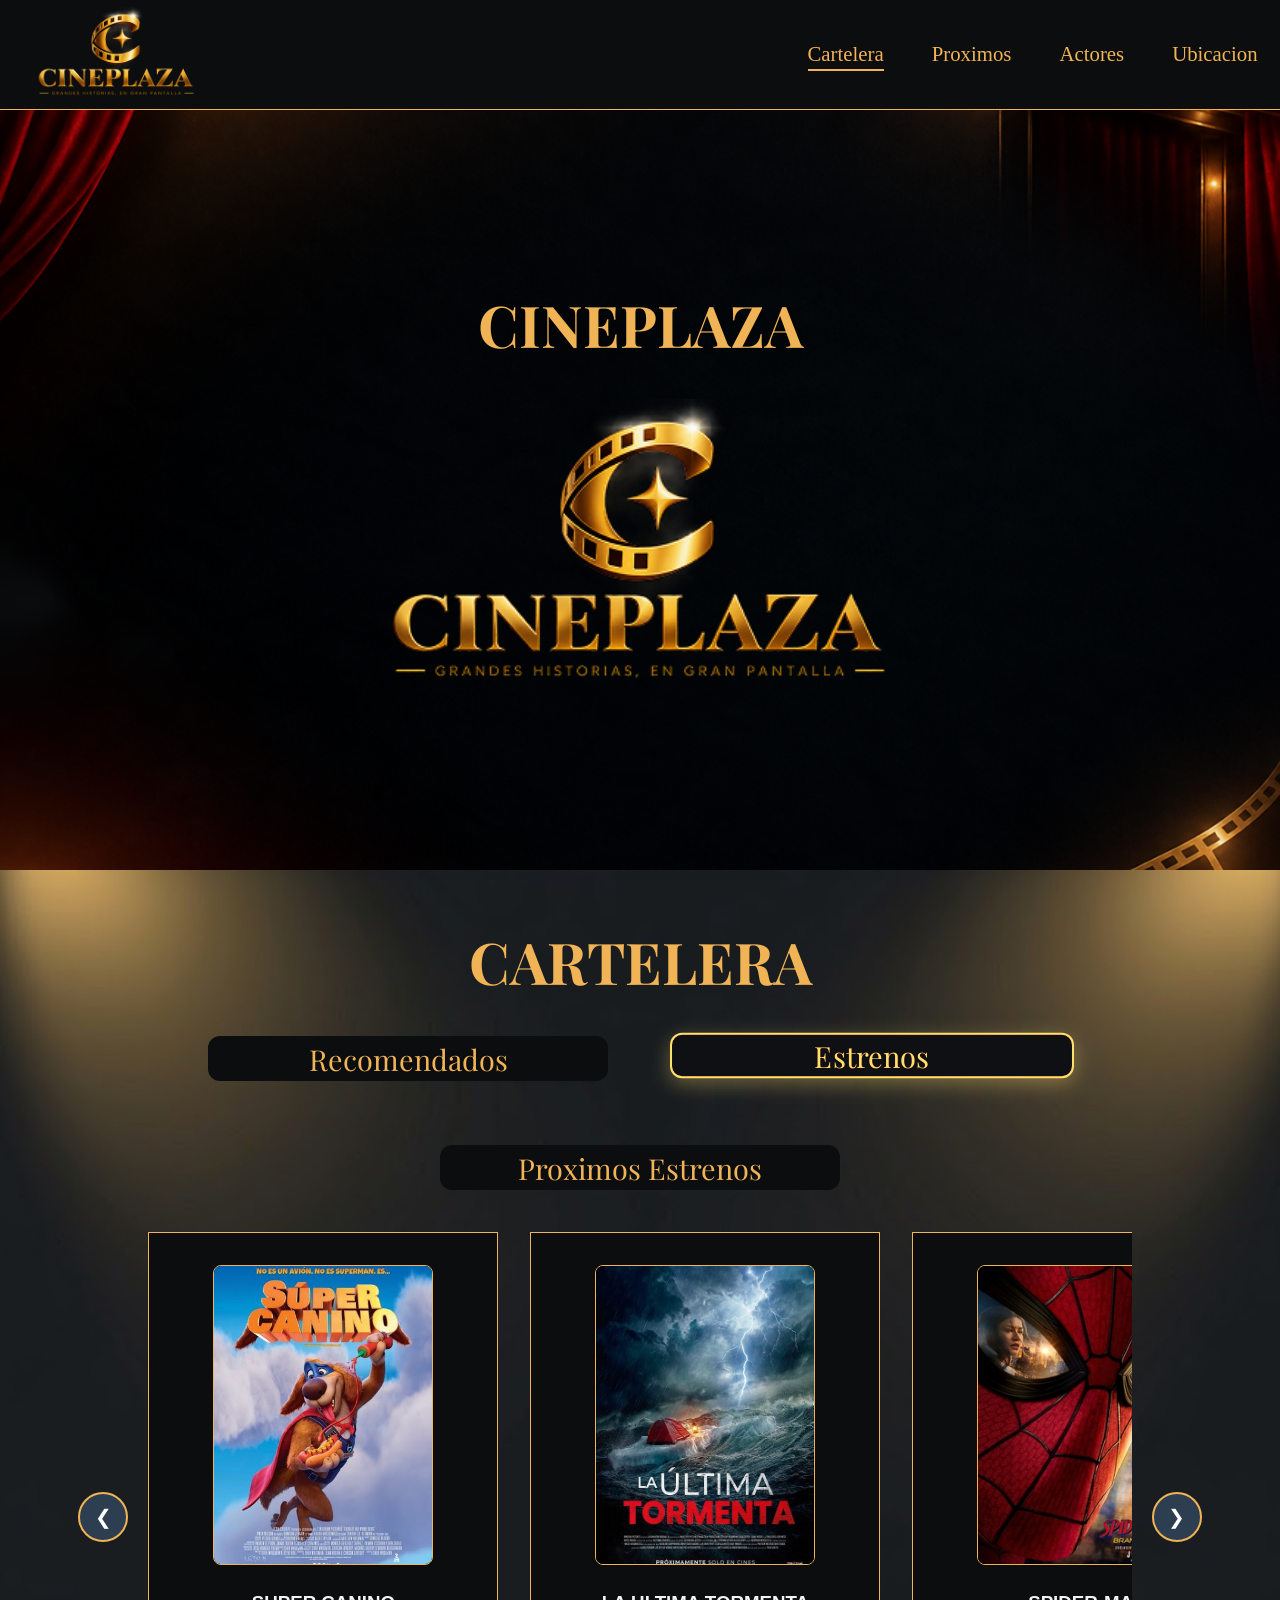
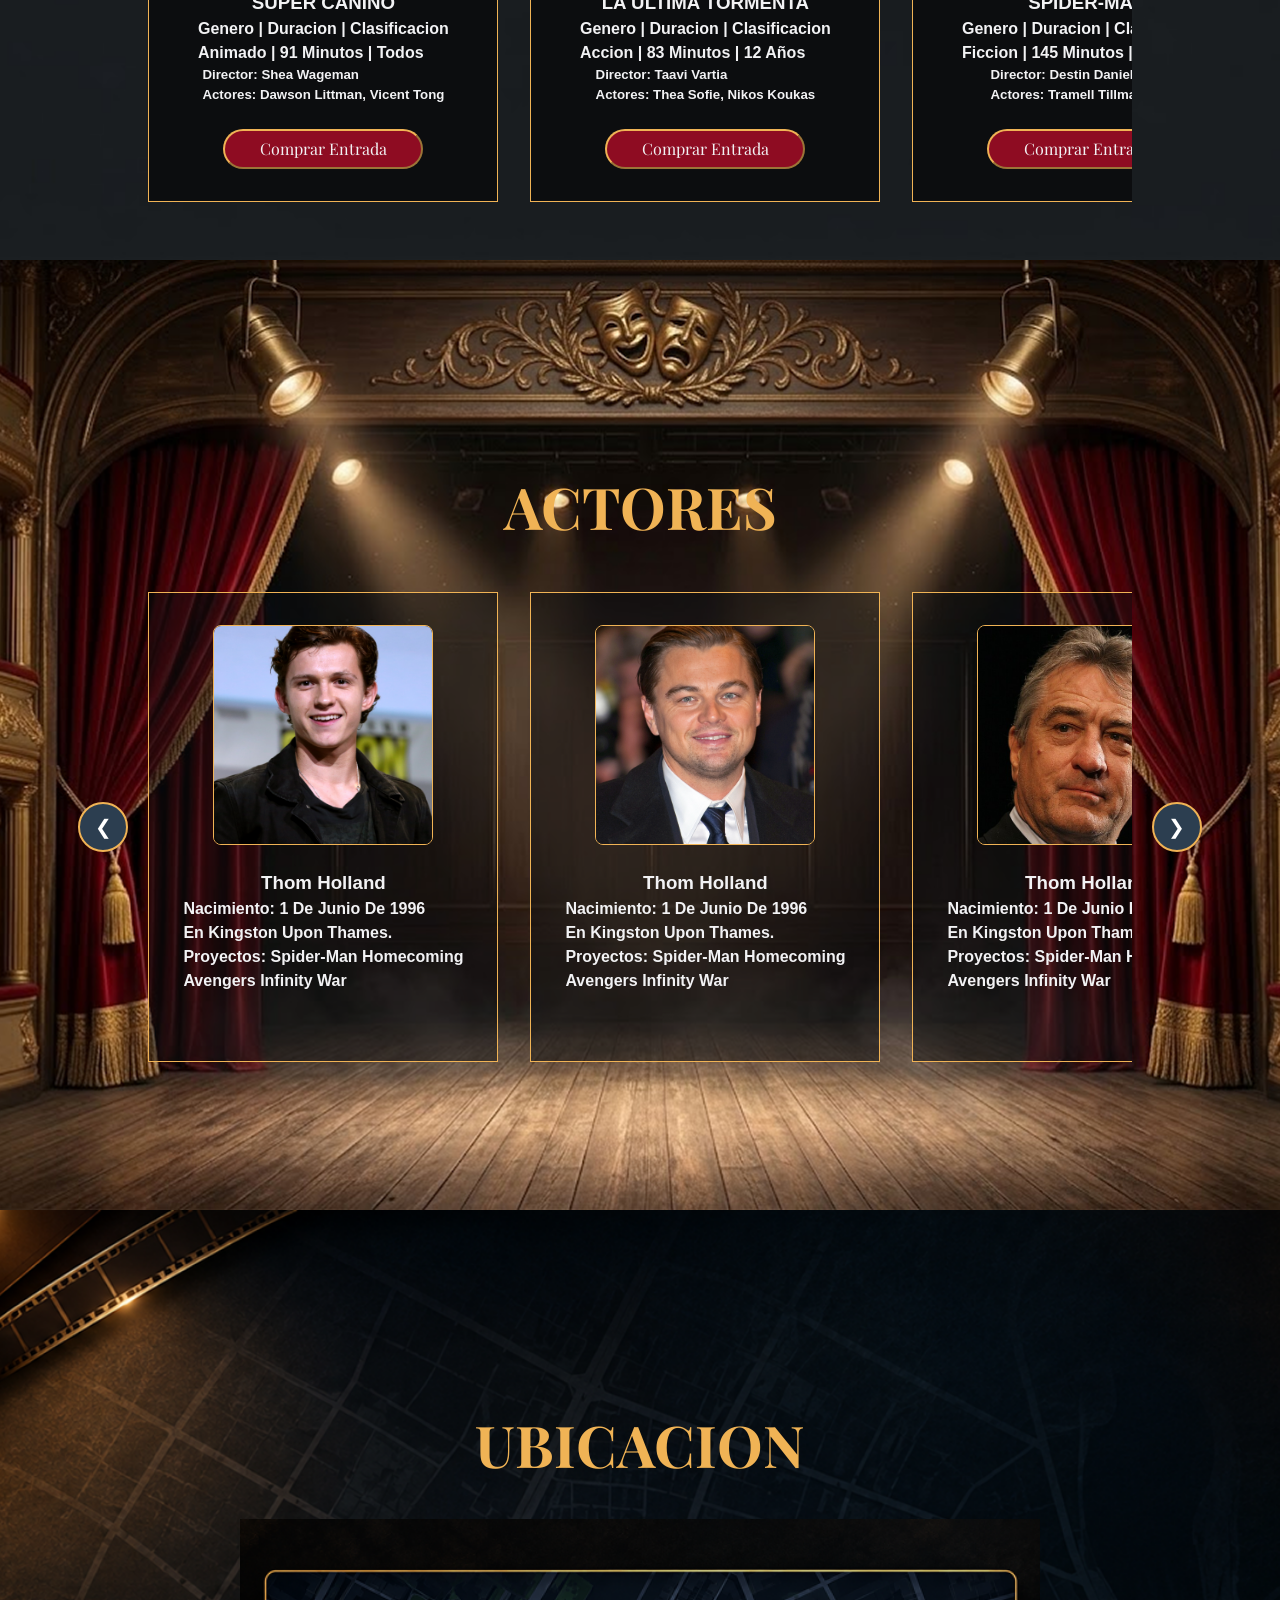
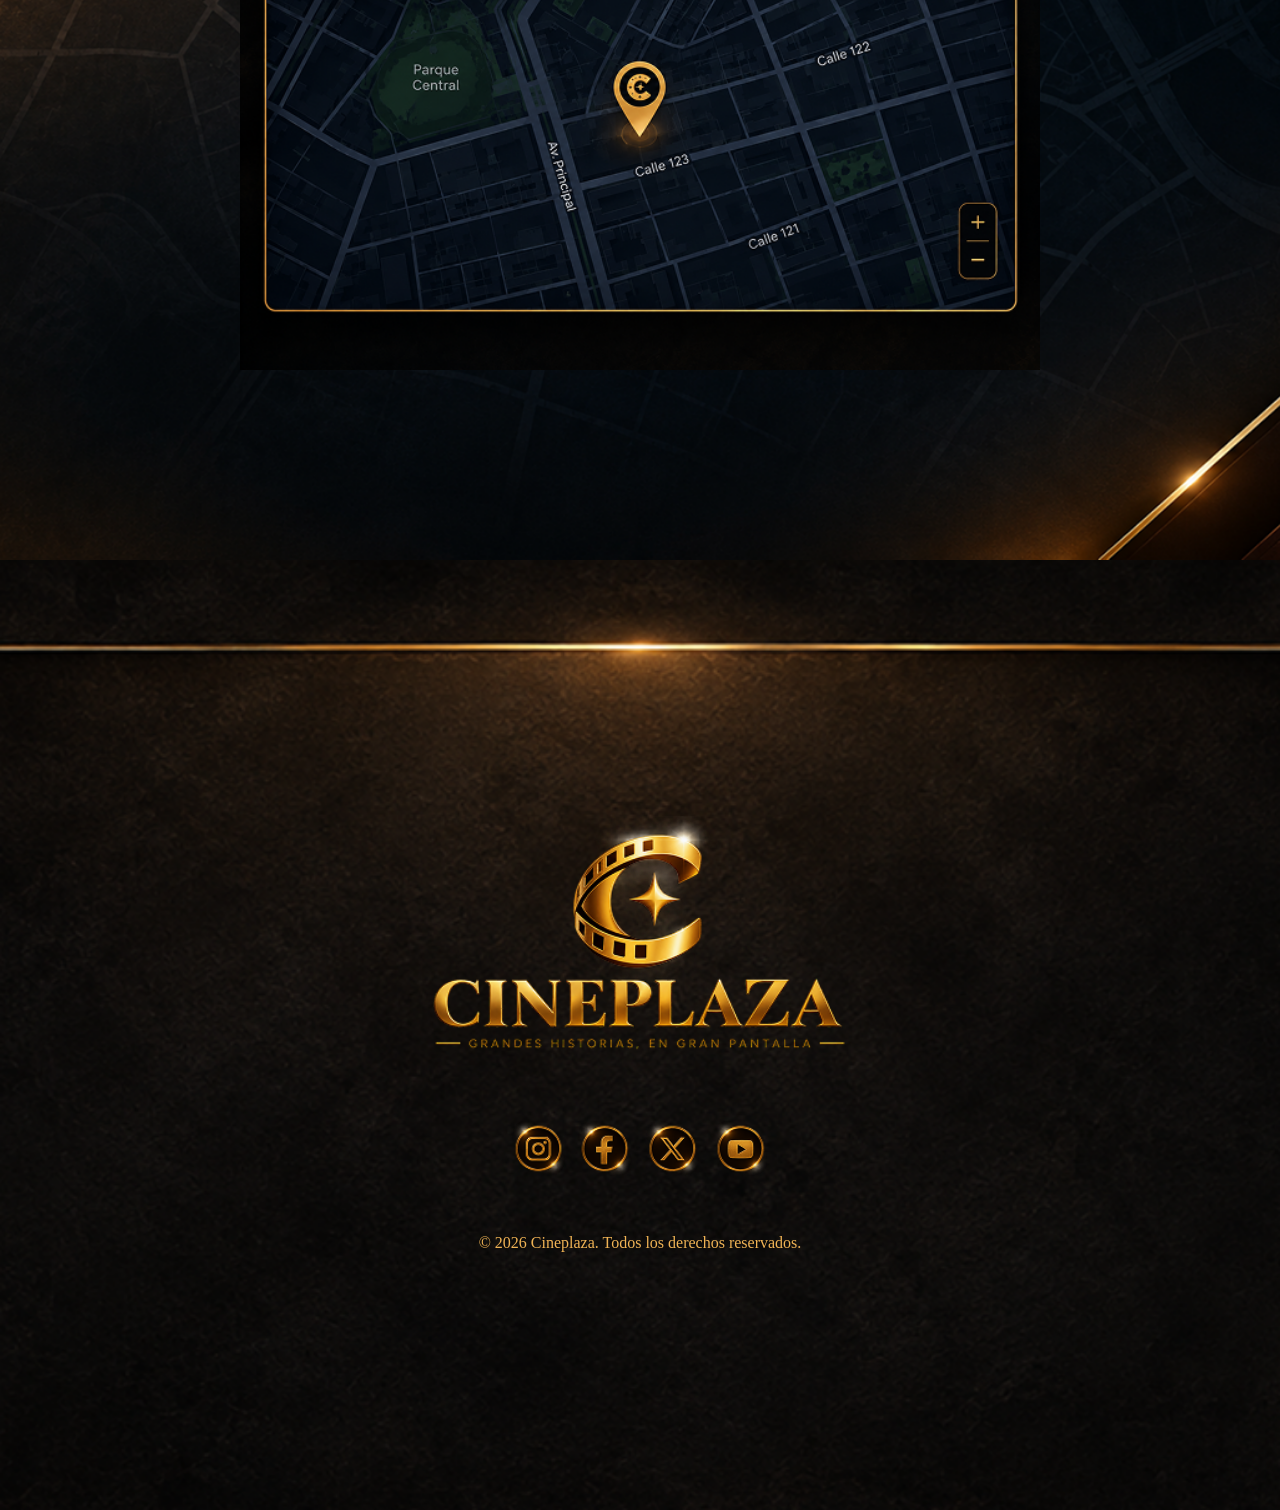
==== commit 3d74ab78: "Se sube carrusel y adaptaciones a celular y tablet (responsive)" ====
--- a/01-layout/05-code/index.html
+++ b/01-layout/05-code/index.html
@@ -3,7 +3,7 @@
 <head>
   <meta charset="UTF-8">
   <meta name="viewport" content="width=device-width, initial-scale=1.0">
-  <title>Cine Plaza </title>
+  <title>Cine Plaza</title>
   <link rel="stylesheet" href="css/reset.css">
   <link rel="stylesheet" href="css/master.css">
 </head>
@@ -23,127 +23,137 @@
         <span></span>
       </button>
     </header>
+
     <!-- 02-About -->
     <section id="cineplaza">
       <h2>cineplaza</h2>
       <img class="logo" src="images/logo.png" alt="Logo">
     </section>
+
     <!-- 03 Cartelera -->
-    <section id="Cartelera">
+    <section id="cartelera">
       <h2>Cartelera</h2>
       <div class="filters">
         <button>Recomendados</button>
         <button class="active">Estrenos</button>
         <button>Proximos Estrenos</button>
       </div>
-      <div class="cards">
-        <figure class="card">
-          <img class="peliculas" src="images/pelicula1.jpeg" alt="Pelicula 1">
-          <h3>SUPER CANINO</h3>
-          <h4> Genero | Duracion | Clasificacion 
-            <br> Animado | 91 Minutos | Todos
-          </h4>
-          <h5>
-            Director: Shea Wageman
-            <br>Actores: Dawson Littman,Vicent Tong </br>
-          </h5>
-          <button class="ComprarEntrada">
-            Comprar Entrada 
-          </button>
-        </figure>
-        <figure class="card">
-          <img class="peliculas" src="images/pelicula2.jpg" alt="Pelicula 2">
-          <h3>LA ULTIMA TORMENTA</h3>
-          <h4> Genero | Duracion | Clasificacion 
-            <br> Accion | 83 Minutos | 12 Años
-          </h4>
-          <h5>
-            Director: Taavi Vartia
-            <br>Actores: Thea Sofie, Nikos Koukas </br>
-          </h5>
-          <button class="ComprarEntrada">
-            Comprar Entrada 
-          </button>
-        </figure>
-        <figure class="card">
-          <img class="peliculas" src="images/pelicula3.jpg" alt="Pelicula 3">
-          <h3>SPIDER-MAN</h3>
-          <h4> Genero | Duracion | Clasificacion 
-            <br> Ficcion | 145 Minutos | 12 Años </br>
-          </h4>
-          <h5>
-            Director: Destin Daniel Cretton
-            <br>Actores: Tramell Tillman </br>
-          </h5>
-          <button class="ComprarEntrada">
-            Comprar Entrada 
-          </button>
-        </figure>
-        <figure class="card">
-          <img class="peliculas" src="images/pelicula4.jpg" alt="Pelicula 4">
-          <h3>DUNA</h3>
-          <h4> Genero | Duracion | Clasificacion 
-            <br> Accion | 166 Minutos | 12 Años
-          </h4>
-          <h5>
-            Director: Shea Wageman
-            <br>Actores: Dawson Littman,Vicent Tong </br>
-          </h5>
-          <button class="ComprarEntrada">
-            Comprar Entrada 
-          </button>
-        </figure>
+      
+      <div class="carousel-container">
+        <button class="nav-btn prev-btn" id="prevBtnCartelera">&#10094;</button>
+        
+        <div class="carousel cards" id="carouselCartelera">
+          <figure class="card">
+            <img class="peliculas" src="images/pelicula1.jpeg" alt="Pelicula 1">
+            <h3>SUPER CANINO</h3>
+            <h4> Genero | Duracion | Clasificacion 
+              <br> Animado | 91 Minutos | Todos
+            </h4>
+            <h5>
+              Director: Shea Wageman
+              <br>Actores: Dawson Littman, Vicent Tong
+            </h5>
+            <button class="ComprarEntrada">Comprar Entrada</button>
+          </figure>
+
+          <figure class="card">
+            <img class="peliculas" src="images/pelicula2.jpg" alt="Pelicula 2">
+            <h3>LA ULTIMA TORMENTA</h3>
+            <h4> Genero | Duracion | Clasificacion 
+              <br> Accion | 83 Minutos | 12 Años
+            </h4>
+            <h5>
+              Director: Taavi Vartia
+              <br>Actores: Thea Sofie, Nikos Koukas
+            </h5>
+            <button class="ComprarEntrada">Comprar Entrada</button>
+          </figure>
+
+          <figure class="card">
+            <img class="peliculas" src="images/pelicula3.jpg" alt="Pelicula 3">
+            <h3>SPIDER-MAN</h3>
+            <h4> Genero | Duracion | Clasificacion 
+              <br> Ficcion | 145 Minutos | 12 Años
+            </h4>
+            <h5>
+              Director: Destin Daniel Cretton
+              <br>Actores: Tramell Tillman
+            </h5>
+            <button class="ComprarEntrada">Comprar Entrada</button>
+          </figure>
+
+          <figure class="card">
+            <img class="peliculas" src="images/pelicula4.jpg" alt="Pelicula 4">
+            <h3>DUNA</h3>
+            <h4> Genero | Duracion | Clasificacion 
+              <br> Accion | 166 Minutos | 12 Años
+            </h4>
+            <h5>
+              Director: Shea Wageman
+              <br>Actores: Dawson Littman, Vicent Tong
+            </h5>
+            <button class="ComprarEntrada">Comprar Entrada</button>
+          </figure>
+        </div>
+
+        <button class="nav-btn next-btn" id="nextBtnCartelera">&#10095;</button>
       </div>
     </section>
-    <a name="cartelera"></a>
+
     <!-- 04 Actores -->
     <section id="actores">
       <h2>Actores</h2>
-      <div class="actorcards">
-        <button class="btn-carrusel" aria-label="Anterior">
-          &#10094;
-        </button>
-        <figure class="actors">
-          <img class="actores" src="images/actor1.jpg" alt="Actor 1">
-          <h3>Thom Holland</h3>
-          <h4> Nacimiento: 1 De Junio De 1996
-            <br>En Kingston Upon Thames. 
-            <br> Proyectos: Spider-Man Homecoming
-            <br> Avengers Ifinity War
-          </h4>
-        </figure>
-        <figure class="actors">
-          <img class="actores" src="images/actor2.jpg" alt="Actor 1">
-          <h3>Thom Holland</h3>
-          <h4> Nacimiento: 1 De Junio De 1996
-            <br>En Kingston Upon Thames. 
-            <br> Proyectos: Spider-Man Homecoming
-            <br> Avengers Ifinity War
-          </h4>
-        </figure>
-        <figure class="actors">
-          <img class="actores" src="images/actor3.jpg " alt="Actor 1">
-          <h3>Thom Holland</h3>
-          <h4> Nacimiento: 1 De Junio De 1996
-            <br>En Kingston Upon Thames. 
-            <br> Proyectos: Spider-Man Homecoming
-            <br> Avengers Ifinity War
-          </h4>
-        </figure>
-        <button class="btn-carrusel" aria-label="Siguiente">
-          &#10095;
-        </button>
-      </section>
-      <section id="ubicacion">
-        <h2>UBICACION</h2>
-        <img class="mapa" src="images/mapa.png" alt="Mapa">
-      </section>
-      <section id="final">
-        <img class="creditos" src="images/logo.png" alt="final">
-        <img class="redes" src="images/redes.png" alt="final">
-        <p>© 2026 Cineplaza. Todos los derechos reservados.</p>
-      </section>
-    </main>
-    <script src="js/app.js"></script>
-  </body>
-  </html>+      
+      <div class="carousel-container">
+        <button class="nav-btn prev-btn" id="prevBtnActores">&#10094;</button>
+        
+        <div class="carousel actorcards" id="carouselActores">
+          <figure class="card actors">
+            <img class="actores" src="images/actor1.jpg" alt="Actor 1">
+            <h3>Thom Holland</h3>
+            <h4> Nacimiento: 1 De Junio De 1996
+              <br>En Kingston Upon Thames. 
+              <br> Proyectos: Spider-Man Homecoming
+              <br> Avengers Infinity War
+            </h4>
+          </figure>
+
+          <figure class="card actors">
+            <img class="actores" src="images/actor2.jpg" alt="Actor 2">
+            <h3>Thom Holland</h3>
+            <h4> Nacimiento: 1 De Junio De 1996
+              <br>En Kingston Upon Thames. 
+              <br> Proyectos: Spider-Man Homecoming
+              <br> Avengers Infinity War
+            </h4>
+          </figure>
+
+          <figure class="card actors">
+            <img class="actores" src="images/actor3.jpg" alt="Actor 3">
+            <h3>Thom Holland</h3>
+            <h4> Nacimiento: 1 De Junio De 1996
+              <br>En Kingston Upon Thames. 
+              <br> Proyectos: Spider-Man Homecoming
+              <br> Avengers Infinity War
+            </h4>
+          </figure>
+        </div>
+
+        <button class="nav-btn next-btn" id="nextBtnActores">&#10095;</button>
+      </div>
+    </section>
+
+    <section id="ubicacion">
+      <h2>UBICACION</h2>
+      <img class="mapa" src="images/mapa.png" alt="Mapa">
+    </section>
+
+    <section id="final">
+      <img class="creditos" src="images/logo.png" alt="final">
+      <img class="redes" src="images/redes.png" alt="final">
+      <p>© 2026 Cineplaza. Todos los derechos reservados.</p>
+    </section>
+  </main>
+  <script src="js/app.js"></script>
+</body>
+</html>
--- a/01-layout/05-code/css/master.css
+++ b/01-layout/05-code/css/master.css
@@ -1,6 +1,5 @@
 /* Variables */
 @import url('https://fonts.googleapis.com/css2?family=Playfair+Display:ital,wght@0,400..900;1,400..900&display=swap');
-
 @import url('https://fonts.googleapis.com/css2?family=Montserrat:ital,wght@0,100..900;1,100..900&family=Playfair+Display:ital,wght@0,400..900;1,400..900&display=swap');
 
 :root {
@@ -13,9 +12,18 @@
   --font-body: "Montserrat", sans-serif;
 }
 
-html {
-  /* Zoom automático inicial al 75% */
-  zoom: 0.75;
+/* ==========================================
+   RESET GLOBAL PARA RESPONSIVE
+   ========================================== */
+*,
+*::before,
+*::after {
+  box-sizing: border-box;
+}
+
+img {
+  max-width: 100%;
+  height: auto;
 }
 
 body {
@@ -39,7 +47,6 @@
       width: 100%;
       z-index: 9999;
 
-
       img.logo {
         height: 95px;
       }
@@ -87,23 +94,9 @@
           background: #F0B355;
           border-radius: 3px;
 
-          &:nth-of-type(1) {
-            top: 0;
-            left: 0;
-            transition: top .3s;
-          }
-
-          &:nth-of-type(2) {
-            top: 20px;
-            left: 0;
-            transition: opacity .3s;
-          }
-
-          &:nth-of-type(3) {
-            bottom: 0;
-            left: 0;
-            transition: bottom .3s;
-          }
+          &:nth-of-type(1) { top: 0; left: 0; transition: top .3s; }
+          &:nth-of-type(2) { top: 20px; left: 0; transition: opacity .3s; }
+          &:nth-of-type(3) { bottom: 0; left: 0; transition: bottom .3s; }
         }
 
         &.active span:nth-of-type(1) {
@@ -133,7 +126,8 @@
       gap: 2rem;
       justify-content: center;
       margin-top: 110px;
-      height: 760px;
+      min-height: 760px;
+      padding: 3rem 1.5rem;
 
       h2 {
         font-size: 3.6rem;
@@ -144,25 +138,21 @@
       p {
         color: var(--color-claro);
         font-size: 1.2rem;
-
-        &:first-of-type {
-          margin-top: -1.4rem;
-        }
+        &:first-of-type { margin-top: -1.4rem; }
       }
 
-      img.logo {
-        height: 300px;
-      }
+      img.logo { height: 300px; }
     }
 
-    section#Cartelera {
+    section#cartelera {
       align-items: center;
       background: url(../images/fondo2.png) no-repeat center /cover;
       display: flex;
       flex-direction: column;
       gap: 2rem;
-      height: 950px;
+      min-height: 950px;
       justify-content: center;
+      padding: 3rem 1rem;
 
       h2 {
         font-size: 3.6rem;
@@ -173,6 +163,8 @@
       div.filters {
         display: flex;
         gap: 4rem;
+        flex-wrap: wrap;
+        justify-content: center;
 
         button {
           font-family: var(--font-headings);
@@ -181,14 +173,11 @@
           width: 400px;
           background-color: #0C0D0F;
           border: 2px solid transparent;
-          /* Espacio para que el borde no mueva el diseño al aparecer */
           border-radius: 12px;
           cursor: pointer;
-          /* Transición suave para todos los cambios */
           transition: transform 0.25s ease, box-shadow 0.25s ease, filter 0.25s ease, border-color 0.25s ease;
         }
 
-        /* Efecto al pasar el cursor (hover) en CUALQUIER botón */
         button:hover {
           transform: translateY(-3px) scale(1.01);
           box-shadow: 0 6px 20px rgba(240, 179, 85, 0.35);
@@ -196,7 +185,6 @@
           border-color: #F0B355;
         }
 
-        /* Estado activo para el botón seleccionado */
         button.active {
           border-color: #F0B355;
           filter: brightness(1.25);
@@ -208,21 +196,53 @@
   }
 }
 
-div.cards {
+/* ==========================================
+   ESTRUCTURA DE LOS CARUSELES
+   ========================================== */
+
+.carousel-container {
+  position: relative;
+  max-width: 1300px;
+  width: 90%;
+  margin: 0 auto;
+  padding: 0 70px;
+  box-sizing: border-box;
+}
+
+.carousel {
   display: flex;
   gap: 2rem;
-  justify-content: space-between;
-
+  overflow-x: auto;
+  scroll-behavior: smooth;
+  scroll-snap-type: x mandatory;
+  scrollbar-width: none;
+  padding: 10px 0;
+}
+
+.carousel::-webkit-scrollbar {
+  display: none;
+}
+
+/* ==========================================
+   TARJETAS DE CARTELERA (PELÍCULAS)
+   ========================================== */
+div.cards {
   figure.card {
+    flex: 0 0 350px;
+    width: 350px;
+    flex-shrink: 0;
+    scroll-snap-align: start;
     background-color: #0C0D0F;
     border: 1px solid #F0B355;
     color: var(--color-claro);
     font-family: var(--font-body);
     height: 570px;
-    justify-content: center;
     padding: 2rem;
     position: relative;
-    width: 350px;
+    box-sizing: border-box;
+    display: flex;
+    flex-direction: column;
+    align-items: center; /* Centra el contenido de la tarjeta */
 
     button.ComprarEntrada {
       background-color: var(--color-one);
@@ -232,8 +252,7 @@
       display: block;
       font-family: var(--font-headings);
       height: 40px;
-      margin: 2rem auto 2rem auto;
-      /* Código de animación y transición */
+      margin: auto auto 0 auto; /* Empuja el botón al fondo de la tarjeta */
       transition: transform 0.55s ease, box-shadow 0.25s ease, border-color 0.25s ease;
       width: 200px;
     }
@@ -244,93 +263,115 @@
       transform: translateY(-3px) scale(1.11);
     }
 
+    /* CORRECCIÓN DE IMAGEN DE PELÍCULA: Proporción de póster sin deformar */
     img.peliculas {
       border-radius: 8px;
       border: 1px solid #F0B355;
       display: block;
-      height: 300px;
-      margin: 0 auto 1rem auto;
-
+      width: 100%;
+      max-width: 220px; /* Evita que se estire demasiado */
+      height: 300px; /* Mantiene una altura considerable */
+      margin: 0 auto 1.5rem auto;
+      object-fit: cover; /* Recorta los bordes si sobra, sin deformar */
+      object-position: center; 
     }
   }
 }
 
+/* ==========================================
+   TARJETAS DE ACTORES
+   ========================================== */
 section#actores {
   align-items: center;
   background: url(../images/fondo3.png) no-repeat center top /cover;
   display: flex;
   flex-direction: column;
   gap: 2rem;
-  height: 950px;
+  min-height: 950px;
   justify-content: center;
+  padding: 3rem 1rem;
 
   h2 {
     font-size: 3.6rem;
     font-family: var(--font-headings);
     text-transform: uppercase;
-    margin: 12rem auto auto auto;
+    margin: 4rem auto 0 auto;
   }
 
   div.actorcards {
-    display: flex;
-    gap: 2rem;
-    justify-content: space-between;
-    margin: 4rem auto 4rem auto;
-
     figure.actors {
+      flex: 0 0 350px;
+      width: 350px;
+      flex-shrink: 0;
+      scroll-snap-align: start;
       background-color: #0c0d0f78;
       border: 1px solid #F0B355;
       color: var(--color-claro);
       font-family: var(--font-body);
       height: 470px;
-      justify-content: center;
       padding: 2rem;
       position: relative;
-      width: 350px;
+      box-sizing: border-box;
+      display: flex;
+      flex-direction: column;
+      align-items: center;
     }
 
+    /* CORRECCIÓN DE IMAGEN DE ACTOR: Cuadrada y centrada en el rostro */
     img.actores {
       border-radius: 8px;
       border: 1px solid #F0B355;
       display: block;
-      height: 250px;
-      margin: 0 auto 1rem auto;
+      width: 100%;
+      max-width: 220px;
+      height: 220px;
+      margin: 0 auto 1.5rem auto;
+      object-fit: cover;
+      object-position: center 20%;
     }
   }
 }
 
-.btn-carrusel {
-  flex-shrink: 0;
-  width: 60px;
-  height: 60px;
+/* Botones de navegación */
+.nav-btn {
+  position: absolute;
+  top: 50%;
+  transform: translateY(-50%);
+  background: #2c3e50;
+  color: white;
+  border: 2px solid #F0B355;
+  width: 50px;
+  height: 50px;
   border-radius: 50%;
-  background: transparent;
-  border: 2px solid rgb(182, 131, 12);
-  font-size: 2rem;
   cursor: pointer;
+  font-size: 20px;
+  display: flex;
+  align-items: center;
+  justify-content: center;
+  z-index: 10;
   transition: 0.3s ease;
-  align-self: center;
-  background-color: var(--color-card);
-  color: var(--white-color);
-}
-
-.btn-carrusel:hover {
-  background-color: var(--color-two);
-  box-shadow: 0 0 15px rgba(188, 4, 4, 0.3);
-  transform: scale(1.08);
-  background-color: #f0b25566;
-  border-color: #F0B355;
-
-}
-
+}
+
+.nav-btn:hover {
+  background: var(--color-two);
+  color: var(--color-three);
+  box-shadow: 0 0 15px rgba(240, 179, 85, 0.5);
+  transform: translateY(-50%) scale(1.08);
+}
+
+.prev-btn { left: 0; }
+.next-btn { right: 0; }
+
+/* Secciones finales */
 section#ubicacion {
   align-items: center;
   background: url(../images/fondo4.png) no-repeat center top /cover;
   display: flex;
   flex-direction: column;
   gap: 2rem;
-  height: 950px;
+  min-height: 950px;
   justify-content: center;
+  padding: 3rem 1rem;
 
   h2 {
     font-size: 3.6rem;
@@ -338,9 +379,7 @@
     text-transform: uppercase;
   }
 
-  img.mapa {
-    width: 800px;
-  }
+  img.mapa { width: 800px; max-width: 100%; }
 }
 
 section#final {
@@ -349,46 +388,418 @@
   display: flex;
   flex-direction: column;
   gap: 2rem;
-  height: 950px;
+  min-height: 950px;
   justify-content: center;
-
-  img.creditos {
-    width: 500px;
-  }
-
-  img.redes {
+  padding: 3rem 1rem;
+
+  img.creditos { width: 500px; max-width: 100%; }
+  img.redes { width: 300px; max-width: 100%; }
+}
+
+/* ==========================================
+   RESPONSIVE — TABLETS Y MÓVILES
+   ========================================== */
+
+/* ---------- TABLETS (≤ 1024px) ---------- */
+@media (max-width: 1024px) {
+  body main header#navbar {
+    height: 90px;
+    padding-inline: 1rem;
+  }
+
+  body main header#navbar img.logo {
+    height: 70px;
+  }
+
+  body main header#navbar nav.options {
+    gap: 1.8rem;
+  }
+
+  body main header#navbar nav.options a:is(:link, :visited) {
+    font-size: 1.1rem;
+  }
+
+  body main section#cineplaza {
+    min-height: 600px;
+    padding: 4rem 1.5rem;
+    margin-top: 90px;
+    text-align: center;
+  }
+
+  body main section#cineplaza h2 {
+    font-size: 2.8rem;
+  }
+
+  body main section#cineplaza img.logo {
+    height: 220px;
+  }
+
+  body main section#cartelera {
+    min-height: 800px;
+    padding: 4rem 1rem;
+  }
+
+  body main section#cartelera h2 {
+    font-size: 2.8rem;
+  }
+
+  body main section#cartelera div.filters {
+    gap: 1.5rem;
+  }
+
+  body main section#cartelera div.filters button {
+    width: 260px;
+    font-size: 1.4rem;
+    height: 42px;
+  }
+
+  .carousel-container {
+    padding: 0 55px;
+    width: 100%;
+  }
+
+  div.cards figure.card {
+    flex: 0 0 300px;
     width: 300px;
-  }
-
-  body {
-    background-color: teal;
-  }
-}
-
+    height: 540px;
+    padding: 1.5rem;
+  }
+
+  /* Ajuste Imagen Película Tablet */
+  div.cards figure.card img.peliculas {
+    height: 260px;
+    max-width: 200px;
+  }
+
+  section#actores {
+    min-height: 800px;
+    padding: 3rem 1rem;
+  }
+
+  section#actores h2 {
+    font-size: 2.8rem;
+  }
+
+  section#actores div.actorcards figure.actors {
+    flex: 0 0 300px;
+    width: 300px;
+    height: 450px;
+    padding: 1.5rem;
+  }
+
+  /* Ajuste Imagen Actor Tablet */
+  section#actores div.actorcards img.actores {
+    height: 200px;
+    max-width: 200px;
+  }
+
+  section#ubicacion {
+    min-height: 700px;
+    padding: 4rem 1rem;
+  }
+
+  section#ubicacion h2 {
+    font-size: 2.8rem;
+  }
+
+  section#ubicacion img.mapa {
+    width: 90%;
+    max-width: 650px;
+  }
+
+  section#final {
+    min-height: 600px;
+    padding: 4rem 1rem;
+    text-align: center;
+  }
+
+  section#final img.creditos {
+    width: 70%;
+    max-width: 400px;
+  }
+
+  section#final img.redes {
+    width: 50%;
+    max-width: 250px;
+  }
+}
+
+/* ---------- MÓVILES GRANDES (≤ 768px) ---------- */
+@media (max-width: 768px) {
+  body main header#navbar {
+    height: 80px;
+  }
+
+  body main header#navbar img.logo {
+    height: 60px;
+  }
+
+  body main section#cineplaza {
+    margin-top: 80px;
+    min-height: 500px;
+    padding: 3rem 1rem;
+    gap: 1.2rem;
+  }
+
+  body main section#cineplaza h2 {
+    font-size: 2.2rem;
+  }
+
+  body main section#cineplaza img.logo {
+    height: 170px;
+  }
+
+  body main section#cartelera h2 {
+    font-size: 2.2rem;
+  }
+
+  body main section#cartelera div.filters button {
+    width: 220px;
+    font-size: 1.2rem;
+    height: 40px;
+  }
+
+  .carousel-container {
+    padding: 0 45px;
+  }
+
+  div.cards figure.card {
+    flex: 0 0 260px;
+    width: 260px;
+    height: 510px;
+    padding: 1.2rem;
+  }
+
+  /* Ajuste Imagen Película Móvil Grande */
+  div.cards figure.card img.peliculas {
+    height: 230px;
+    max-width: 180px;
+  }
+
+  div.cards figure.card button.ComprarEntrada {
+    width: 170px;
+    height: 38px;
+    font-size: 0.95rem;
+  }
+
+  section#actores h2 {
+    font-size: 2.2rem;
+  }
+
+  section#actores div.actorcards figure.actors {
+    flex: 0 0 260px;
+    width: 260px;
+    height: 420px;
+    padding: 1.2rem;
+  }
+
+  /* Ajuste Imagen Actor Móvil Grande */
+  section#actores div.actorcards img.actores {
+    height: 180px;
+    max-width: 180px;
+  }
+
+  section#ubicacion h2 {
+    font-size: 2.2rem;
+  }
+
+  section#ubicacion img.mapa {
+    width: 100%;
+  }
+
+  .nav-btn {
+    width: 42px;
+    height: 42px;
+    font-size: 16px;
+  }
+}
+
+/* ---------- MÓVILES (≤ 560px) ---------- */
 @media (max-width: 560px) {
-  body {
-    main {
-      header#navbar {
-        nav.options {
-          background-color: #000d;
-          position:absolute;
-          width: 100%;
-          align-items: center;
-          justify-content: start;
-          flex-direction: column;
-          padding-top: 2rem;
-          height: 100dvh;
-          top: 110px;
-          left: -130dvw;
-          transition: all 1s 0.5s ease;
-          &.active{
-            left: 0px;
-          }
-        }
-        button#mburger {
-          display: block;
-        }
-      }
-    }
+  body main header#navbar nav.options {
+    background-color: #000d;
+    position: absolute;
+    width: 100%;
+    align-items: center;
+    justify-content: flex-start;
+    flex-direction: column;
+    padding-top: 2rem;
+    gap: 2rem;
+    height: 100dvh;
+    top: 80px;
+    left: -100dvw;
+    transition: left 0.5s ease;
+  }
+
+  body main header#navbar nav.options.active {
+    left: 0;
+  }
+
+  body main header#navbar button#mburger {
+    display: block;
+  }
+
+  body main section#cineplaza {
+    min-height: 450px;
+    padding: 2.5rem 1rem;
+  }
+
+  body main section#cineplaza h2 {
+    font-size: 1.8rem;
+  }
+
+  body main section#cineplaza img.logo {
+    height: 130px;
+  }
+
+  body main section#cartelera {
+    padding: 2.5rem 0.5rem;
+    min-height: auto;
+  }
+
+  body main section#cartelera h2 {
+    font-size: 1.8rem;
+  }
+
+  body main section#cartelera div.filters {
+    gap: 0.8rem;
+    padding: 0 0.5rem;
+  }
+
+  body main section#cartelera div.filters button {
+    width: 100%;
+    max-width: 320px;
+    font-size: 1.1rem;
+    height: 38px;
+  }
+
+  .carousel-container {
+    padding: 0 35px;
+  }
+
+  div.cards figure.card {
+    flex: 0 0 240px;
+    width: 240px;
+    height: 490px;
+    padding: 1rem;
+  }
+
+  div.cards figure.card h3 {
+    font-size: 1.1rem;
+    text-align: center;
+  }
+
+  div.cards figure.card h4,
+  div.cards figure.card h5 {
+    font-size: 0.8rem;
+    text-align: center;
+  }
+
+  /* Ajuste Imagen Película Móvil */
+  div.cards figure.card img.peliculas {
+    height: 210px;
+    max-width: 160px;
+  }
+
+  div.cards figure.card button.ComprarEntrada {
+    width: 150px;
+    height: 36px;
+    font-size: 0.85rem;
+  }
+
+  section#actores {
+    padding: 2.5rem 0.5rem;
+    min-height: auto;
+  }
+
+  section#actores h2 {
+    font-size: 1.8rem;
+    margin-top: 1rem;
+  }
+
+  section#actores div.actorcards figure.actors {
+    flex: 0 0 240px;
+    width: 240px;
+    height: 400px;
+    padding: 1rem;
+  }
+
+  /* Ajuste Imagen Actor Móvil */
+  section#actores div.actorcards img.actores {
+    height: 160px;
+    max-width: 160px;
+  }
+
+  section#actores div.actorcards figure.actors h3,
+  section#actores div.actorcards figure.actors h4 {
+    text-align: center;
+    font-size: 0.9rem;
+  }
+
+  section#ubicacion {
+    padding: 2.5rem 1rem;
+    min-height: auto;
+  }
+
+  section#ubicacion h2 {
+    font-size: 1.8rem;
+  }
+
+  section#final {
+    padding: 2.5rem 1rem;
+    min-height: auto;
+  }
+
+  section#final img.creditos {
+    width: 80%;
+  }
+
+  section#final img.redes {
+    width: 60%;
+  }
+
+  section#final p {
+    font-size: 0.8rem;
+    text-align: center;
+  }
+
+  .nav-btn {
+    width: 36px;
+    height: 36px;
+    font-size: 14px;
+  }
+
+  .prev-btn { left: -2px; }
+  .next-btn { right: -2px; }
+}
+
+/* ---------- MÓVILES MUY PEQUEÑOS (≤ 380px) ---------- */
+@media (max-width: 380px) {
+  div.cards figure.card {
+    flex: 0 0 220px;
+    width: 220px;
+    height: 470px;
+  }
+
+  /* Ajuste Imagen Película Móvil Pequeño */
+  div.cards figure.card img.peliculas {
+    height: 190px;
+    max-width: 140px;
+  }
+
+  section#actores div.actorcards figure.actors {
+    flex: 0 0 220px;
+    width: 220px;
+    height: 380px;
+  }
+
+  /* Ajuste Imagen Actor Móvil Pequeño */
+  section#actores div.actorcards img.actores {
+    height: 140px;
+    max-width: 140px;
+  }
+
+  .carousel-container {
+    padding: 0 30px;
   }
 }
